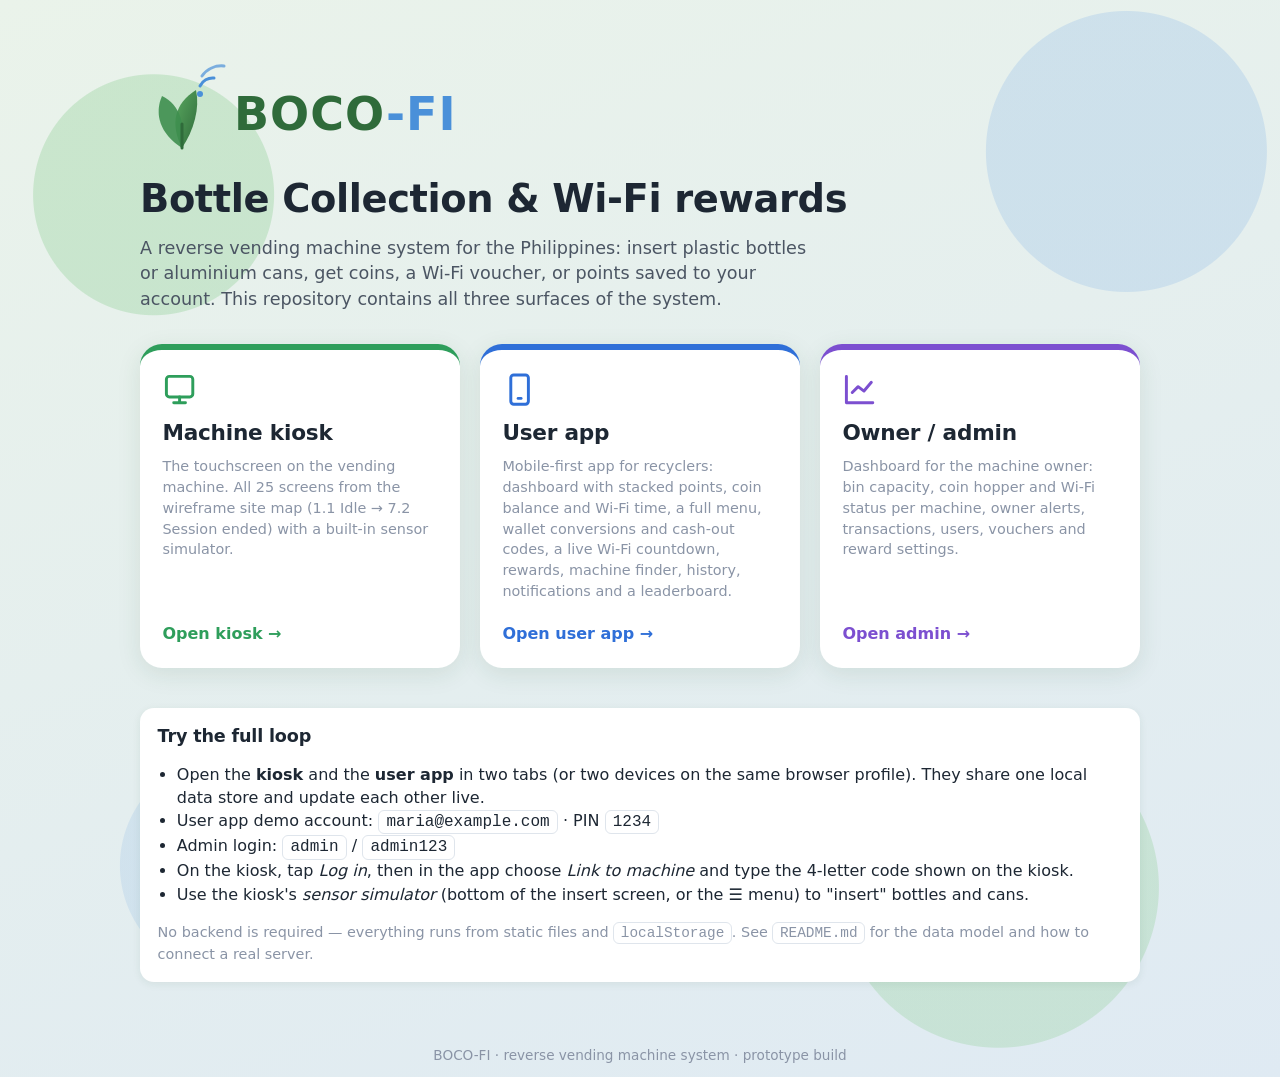
==== index.html @ 31e2832d "Rebuild the user app: dashboard, menu, wallet, Wi-Fi time and more The user app now has a dashboard " ====
<!DOCTYPE html>
<html lang="en">
<head>
  <meta charset="utf-8">
  <meta name="viewport" content="width=device-width, initial-scale=1, viewport-fit=cover">
  <meta name="theme-color" content="#2f6b3a">
  <title>BOCO-FI · Recycling Rewards System</title>
  <link rel="icon" href="assets/img/mark.svg" type="image/svg+xml">
  <link rel="stylesheet" href="assets/css/base.css">
  <style>
    body { min-height: 100vh; min-height: 100dvh; }
    .hero { max-width: 1040px; margin: 0 auto; padding: clamp(2rem, 6vw, 4rem) 1.25rem 3rem; }
    .hero img { width: min(320px, 70vw); display: block; margin-bottom: 1rem; }
    .hero h1 { font-size: clamp(1.6rem, 4vw, 2.4rem); }
    .hero p.lead { font-size: 1.1rem; color: var(--ink-2); max-width: 60ch; }
    .surfaces { display: grid; grid-template-columns: repeat(auto-fit, minmax(260px, 1fr)); gap: 1.25rem; margin-top: 2rem; }
    .surface { display: flex; flex-direction: column; gap: .6rem; padding: 1.4rem; border-radius: var(--radius-lg); background: #fff; box-shadow: var(--shadow); text-decoration: none; color: inherit; border-top: 6px solid var(--accent, var(--green-500)); transition: transform .15s ease, box-shadow .15s ease; }
    .surface:hover { transform: translateY(-3px); box-shadow: 0 12px 32px rgba(31,74,40,.16); }
    .surface .ico { width: 2.2rem; height: 2.2rem; color: var(--accent, var(--green-500)); }
    .surface h2 { margin: .2rem 0 0; }
    .surface .cta { margin-top: auto; color: var(--accent, var(--green-700)); font-weight: 700; }
    .demo { margin-top: 2.5rem; }
    .demo code { background: #fff; padding: .15em .45em; border-radius: 6px; border: 1px solid var(--line); }
    .demo ul { padding-left: 1.2rem; }
    footer { text-align: center; color: var(--ink-3); font-size: .85rem; padding: 1rem; }
  </style>
</head>
<body class="leafy-bg">
  <main class="hero">
    <img src="assets/img/logo.svg" alt="BOCO-FI">
    <h1>Bottle Collection &amp; Wi-Fi rewards</h1>
    <p class="lead">A reverse vending machine system for the Philippines: insert plastic bottles or aluminium cans, get coins, a Wi-Fi voucher, or points saved to your account. This repository contains all three surfaces of the system.</p>

    <div class="surfaces">
      <a class="surface" href="kiosk/index.html" style="--accent:#2e9e5b">
        <svg class="ico" viewBox="0 0 24 24"><rect x="3" y="3" width="18" height="14" rx="2"/><path d="M8 21h8M12 17v4"/></svg>
        <h2>Machine kiosk</h2>
        <p class="muted">The touchscreen on the vending machine. All 25 screens from the wireframe site map (1.1 Idle → 7.2 Session ended) with a built-in sensor simulator.</p>
        <span class="cta">Open kiosk →</span>
      </a>
      <a class="surface" href="app/index.html" style="--accent:#2f6fd8">
        <svg class="ico" viewBox="0 0 24 24"><rect x="6" y="2" width="12" height="20" rx="2"/><path d="M11 18h2"/></svg>
        <h2>User app</h2>
        <p class="muted">Mobile-first app for recyclers: dashboard with stacked points, coin balance and Wi-Fi time, a full menu, wallet conversions and cash-out codes, a live Wi-Fi countdown, rewards, machine finder, history, notifications and a leaderboard.</p>
        <span class="cta">Open user app →</span>
      </a>
      <a class="surface" href="admin/index.html" style="--accent:#7c4fd0">
        <svg class="ico" viewBox="0 0 24 24"><path d="M3 3v18h18"/><path d="M7 14l4-4 4 3 5-6"/></svg>
        <h2>Owner / admin</h2>
        <p class="muted">Dashboard for the machine owner: bin capacity, coin hopper and Wi-Fi status per machine, owner alerts, transactions, users, vouchers and reward settings.</p>
        <span class="cta">Open admin →</span>
      </a>
    </div>

    <section class="demo card">
      <h3>Try the full loop</h3>
      <ul>
        <li>Open the <strong>kiosk</strong> and the <strong>user app</strong> in two tabs (or two devices on the same browser profile). They share one local data store and update each other live.</li>
        <li>User app demo account: <code>maria@example.com</code> · PIN <code>1234</code></li>
        <li>Admin login: <code>admin</code> / <code>admin123</code></li>
        <li>On the kiosk, tap <em>Log in</em>, then in the app choose <em>Link to machine</em> and type the 4-letter code shown on the kiosk.</li>
        <li>Use the kiosk's <em>sensor simulator</em> (bottom of the insert screen, or the ☰ menu) to "insert" bottles and cans.</li>
      </ul>
      <p class="muted" style="margin:0">No backend is required — everything runs from static files and <code>localStorage</code>. See <code>README.md</code> for the data model and how to connect a real server.</p>
    </section>
  </main>
  <footer>BOCO-FI · reverse vending machine system · prototype build</footer>
</body>
</html>
---- assets/css/base.css ----
/* ==========================================================================
   BOCO-FI · shared design tokens & primitives
   ========================================================================== */
:root {
  /* brand */
  --green-900: #1f4a28;
  --green-700: #2f6b3a;
  --green-500: #3f8f4f;
  --green-300: #8fcf95;
  --green-100: #e3efe3;
  --green-050: #f2f7f2;
  --blue-700: #2f6fd8;
  --blue-500: #4a90d9;
  --blue-100: #dbe9f7;
  --sky: #b9d4ea;

  /* wireframe section colours (site-map 1.0 – 7.0) */
  --c-startup: #2e9e5b;
  --c-identify: #2f6fd8;
  --c-check: #e0a51e;
  --c-deposit: #16979c;
  --c-storage: #e07a22;
  --c-rewards: #7c4fd0;
  --c-close: #d43f55;

  /* neutrals */
  --ink: #1d2733;
  --ink-2: #4b5563;
  --ink-3: #8a94a6;
  --line: #dfe5ec;
  --panel: #ffffff;
  --panel-2: #f4f6f8;
  --bg: #eef3ee;

  /* status */
  --ok: #2e9e5b;
  --warn: #e0a51e;
  --danger: #d43f55;
  --info: #2f6fd8;

  --radius: 14px;
  --radius-lg: 22px;
  --shadow: 0 6px 24px rgba(31, 74, 40, .10);
  --shadow-sm: 0 2px 8px rgba(31, 74, 40, .08);
  --font: "Inter", "Segoe UI", system-ui, -apple-system, Roboto, "Helvetica Neue", Arial, sans-serif;
  --tap: 48px; /* minimum touch target */
}

*, *::before, *::after { box-sizing: border-box; }
html { -webkit-text-size-adjust: 100%; }
body {
  margin: 0;
  font-family: var(--font);
  font-size: 16px;
  line-height: 1.45;
  color: var(--ink);
  background: var(--bg);
  -webkit-font-smoothing: antialiased;
  -webkit-tap-highlight-color: transparent;
}
h1, h2, h3, h4 { margin: 0 0 .35em; line-height: 1.2; font-weight: 800; letter-spacing: -.01em; }
h1 { font-size: 1.75rem; } h2 { font-size: 1.35rem; } h3 { font-size: 1.1rem; } h4 { font-size: .95rem; }
p { margin: 0 0 .75em; }
a { color: var(--blue-700); }
small, .muted { color: var(--ink-3); }
.muted { font-size: .9em; }
img, svg { max-width: 100%; }
button, input, select, textarea { font: inherit; color: inherit; }
button { cursor: pointer; }
:focus-visible { outline: 3px solid var(--blue-500); outline-offset: 2px; }
[hidden] { display: none !important; }

/* ---------- buttons ---------- */
.btn {
  display: inline-flex; align-items: center; justify-content: center; gap: .5em;
  min-height: var(--tap); padding: .7em 1.4em;
  border: 2px solid transparent; border-radius: 999px;
  font-weight: 700; letter-spacing: .02em;
  background: var(--green-500); color: #fff;
  transition: transform .08s ease, filter .15s ease, background .15s ease;
  user-select: none; touch-action: manipulation; text-decoration: none;
}
.btn:active { transform: scale(.97); }
.btn:hover { filter: brightness(1.06); }
.btn:disabled { opacity: .45; cursor: not-allowed; filter: none; transform: none; }
.btn-outline { background: #fff; color: var(--green-700); border-color: var(--green-500); }
.btn-blue { background: var(--blue-700); }
.btn-ghost { background: transparent; color: var(--ink-2); }
.btn-danger { background: var(--danger); }
.btn-warn { background: var(--warn); color: var(--ink); }
.btn-sm { min-height: 36px; padding: .35em .9em; font-size: .85rem; }
.btn-lg { font-size: 1.15rem; padding: .9em 2em; }
.btn-block { width: 100%; }

/* ---------- forms ---------- */
.field { display: flex; flex-direction: column; gap: .35em; margin-bottom: 1em; }
.field label { font-weight: 600; font-size: .9rem; color: var(--ink-2); }
.input, .select, .textarea {
  width: 100%; min-height: var(--tap); padding: .6em .9em;
  border: 1.5px solid var(--line); border-radius: 12px; background: #fff;
  transition: border-color .15s;
}
.input:focus, .select:focus, .textarea:focus { border-color: var(--green-500); outline: none; box-shadow: 0 0 0 3px rgba(63,143,79,.18); }
.input.mono { font-family: ui-monospace, SFMono-Regular, Menlo, monospace; letter-spacing: .15em; text-transform: uppercase; text-align: center; font-size: 1.3rem; }
.help { font-size: .82rem; color: var(--ink-3); }
.error { color: var(--danger); font-size: .9rem; font-weight: 600; min-height: 1.2em; }

/* ---------- cards & layout ---------- */
.card { background: var(--panel); border-radius: var(--radius); box-shadow: var(--shadow-sm); padding: 1.1rem; }
.card + .card { margin-top: 1rem; }
.card-title { display: flex; align-items: center; justify-content: space-between; gap: .75rem; margin-bottom: .75rem; }
.grid { display: grid; gap: 1rem; }
.grid-2 { grid-template-columns: repeat(2, minmax(0, 1fr)); }
.grid-3 { grid-template-columns: repeat(3, minmax(0, 1fr)); }
.grid-4 { grid-template-columns: repeat(4, minmax(0, 1fr)); }
.row { display: flex; align-items: center; gap: .75rem; }
.row.between { justify-content: space-between; }
.row.wrap { flex-wrap: wrap; }
.stack { display: flex; flex-direction: column; gap: .75rem; }
.center { text-align: center; }
.mt { margin-top: 1rem; } .mb { margin-bottom: 1rem; }

/* ---------- progress ---------- */
.bar { height: 12px; border-radius: 999px; background: var(--line); overflow: hidden; }
.bar > i { display: block; height: 100%; width: 0; border-radius: inherit; background: var(--green-500); transition: width .4s ease; }
.bar.warn > i { background: var(--warn); } .bar.danger > i { background: var(--danger); } .bar.blue > i { background: var(--blue-500); }

/* ---------- badges ---------- */
.badge { display: inline-flex; align-items: center; gap: .35em; padding: .2em .65em; border-radius: 999px; font-size: .75rem; font-weight: 700; letter-spacing: .03em; text-transform: uppercase; background: var(--panel-2); color: var(--ink-2); }
.badge.ok { background: #e2f5ea; color: #1b7a44; }
.badge.warn { background: #fcf1d6; color: #8a6207; }
.badge.danger { background: #fbe1e6; color: #a5223a; }
.badge.info { background: var(--blue-100); color: #1d4f9f; }
.dot { width: 10px; height: 10px; border-radius: 50%; background: var(--ink-3); display: inline-block; }
.dot.ok { background: var(--ok); } .dot.warn { background: var(--warn); } .dot.danger { background: var(--danger); } .dot.info { background: var(--info); }

/* ---------- tables ---------- */
.table-wrap { overflow-x: auto; -webkit-overflow-scrolling: touch; }
table.table { width: 100%; border-collapse: collapse; font-size: .92rem; }
.table th, .table td { text-align: left; padding: .65em .75em; border-bottom: 1px solid var(--line); white-space: nowrap; }
.table th { font-size: .75rem; text-transform: uppercase; letter-spacing: .05em; color: var(--ink-3); font-weight: 700; }
.table tr:last-child td { border-bottom: 0; }
.table td.num, .table th.num { text-align: right; font-variant-numeric: tabular-nums; }

/* ---------- toast ---------- */
.toast-host { position: fixed; left: 50%; bottom: calc(1rem + env(safe-area-inset-bottom)); transform: translateX(-50%); display: flex; flex-direction: column; gap: .5rem; z-index: 1000; pointer-events: none; width: min(92vw, 420px); }
.toast { background: var(--ink); color: #fff; padding: .75em 1em; border-radius: 12px; box-shadow: var(--shadow); font-weight: 600; animation: toast-in .25s ease; }
.toast.ok { background: var(--green-700); } .toast.danger { background: var(--danger); }
@keyframes toast-in { from { opacity: 0; transform: translateY(8px); } to { opacity: 1; transform: none; } }

/* ---------- icons (inline SVG helpers) ---------- */
.ico { width: 1.25em; height: 1.25em; fill: none; stroke: currentColor; stroke-width: 2; stroke-linecap: round; stroke-linejoin: round; flex: none; }

/* ---------- misc ---------- */
.sr-only { position: absolute; width: 1px; height: 1px; overflow: hidden; clip: rect(0 0 0 0); white-space: nowrap; }
.mono { font-family: ui-monospace, SFMono-Regular, Menlo, monospace; }
.leafy-bg {
  background:
    radial-gradient(circle at 12% 18%, rgba(143,207,149,.35) 0 120px, transparent 121px),
    radial-gradient(circle at 88% 14%, rgba(185,212,234,.55) 0 140px, transparent 141px),
    radial-gradient(circle at 78% 82%, rgba(143,207,149,.30) 0 160px, transparent 161px),
    radial-gradient(circle at 18% 80%, rgba(185,212,234,.45) 0 110px, transparent 111px),
    linear-gradient(160deg, #eaf3ea, #dfeaf3);
}
@media (prefers-reduced-motion: reduce) { *, *::before, *::after { animation-duration: .01ms !important; transition-duration: .01ms !important; } }
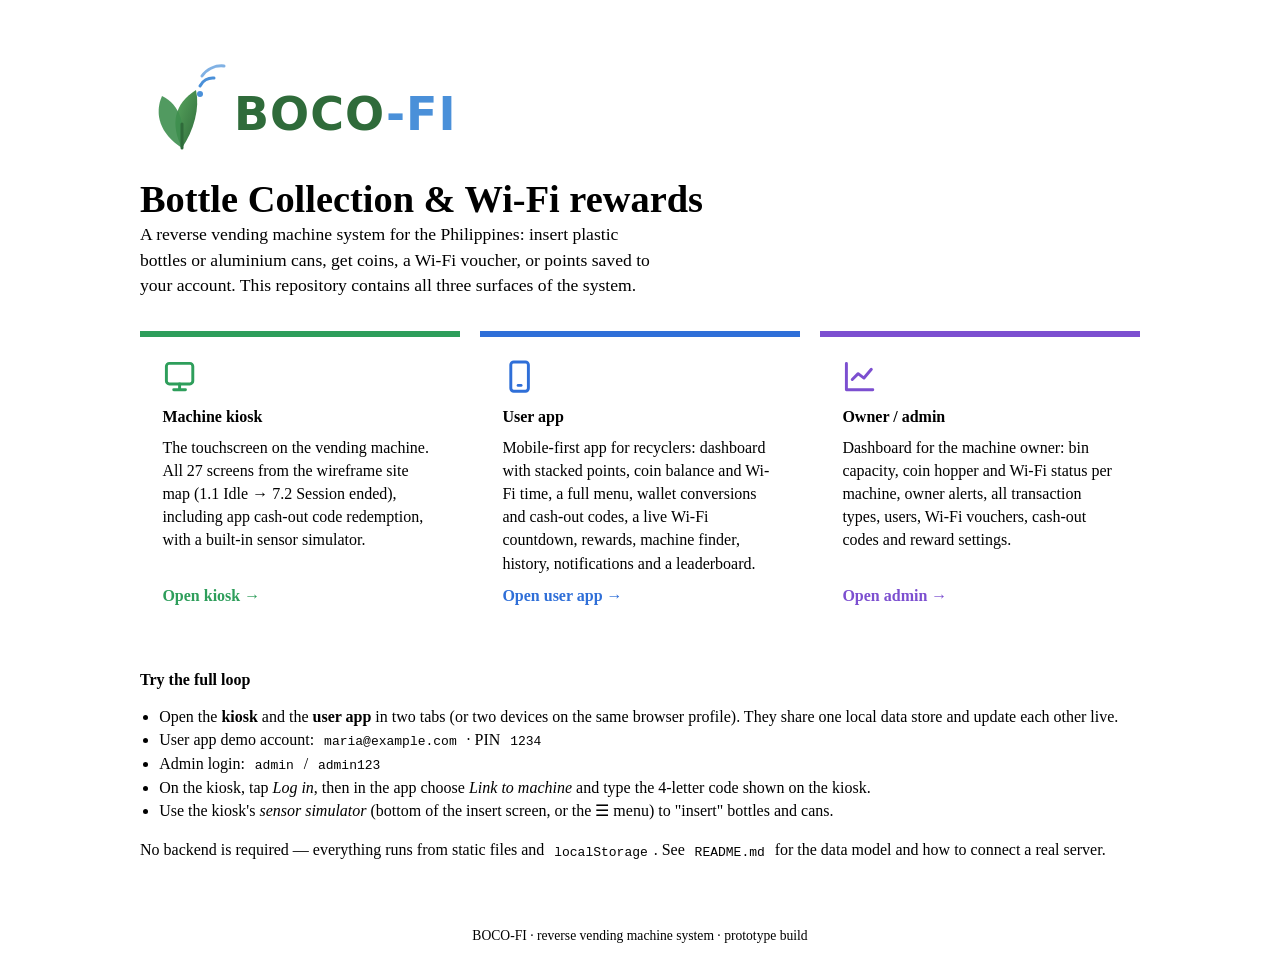
==== commit 89d71657: "Document current kiosk and payout flows" ====
--- a/index.html
+++ b/index.html
@@ -35,7 +35,7 @@
       <a class="surface" href="kiosk/index.html" style="--accent:#2e9e5b">
         <svg class="ico" viewBox="0 0 24 24"><rect x="3" y="3" width="18" height="14" rx="2"/><path d="M8 21h8M12 17v4"/></svg>
         <h2>Machine kiosk</h2>
-        <p class="muted">The touchscreen on the vending machine. All 25 screens from the wireframe site map (1.1 Idle → 7.2 Session ended) with a built-in sensor simulator.</p>
+        <p class="muted">The touchscreen on the vending machine. All 27 screens from the wireframe site map (1.1 Idle → 7.2 Session ended), including app cash-out code redemption, with a built-in sensor simulator.</p>
         <span class="cta">Open kiosk →</span>
       </a>
       <a class="surface" href="app/index.html" style="--accent:#2f6fd8">
@@ -47,7 +47,7 @@
       <a class="surface" href="admin/index.html" style="--accent:#7c4fd0">
         <svg class="ico" viewBox="0 0 24 24"><path d="M3 3v18h18"/><path d="M7 14l4-4 4 3 5-6"/></svg>
         <h2>Owner / admin</h2>
-        <p class="muted">Dashboard for the machine owner: bin capacity, coin hopper and Wi-Fi status per machine, owner alerts, transactions, users, vouchers and reward settings.</p>
+        <p class="muted">Dashboard for the machine owner: bin capacity, coin hopper and Wi-Fi status per machine, owner alerts, all transaction types, users, Wi-Fi vouchers, cash-out codes and reward settings.</p>
         <span class="cta">Open admin →</span>
       </a>
     </div>
--- a/assets/css/base.css
+++ b/assets/css/base.css
@@ -3,67 +3,66 @@
    ========================================================================== */
 :root {
   /* brand */
-  --green-900: #1f4a28;
-  --green-700: #2f6b3a;
-  --green-500: #3f8f4f;
-  --green-300: #8fcf95;
-  --green-100: #e3efe3;
-  --green-050: #f2f7f2;
-  --blue-700: #2f6fd8;
-  --blue-500: #4a90d9;
-  --blue-100: #dbe9f7;
-  --sky: #b9d4ea;
+  --green-900: var(--bocofi-green-900);
+  --green-700: var(--bocofi-green-700);
+  --green-500: var(--bocofi-green-500);
+  --green-300: var(--bocofi-green-300);
+  --green-100: var(--bocofi-green-100);
+  --green-050: var(--bocofi-green-050);
+  --blue-700: var(--bocofi-blue-700);
+  --blue-500: var(--bocofi-blue-500);
+  --blue-100: var(--bocofi-blue-100);
+  --sky: var(--bocofi-sky);
 
   /* wireframe section colours (site-map 1.0 – 7.0) */
-  --c-startup: #2e9e5b;
-  --c-identify: #2f6fd8;
-  --c-check: #e0a51e;
-  --c-deposit: #16979c;
-  --c-storage: #e07a22;
-  --c-rewards: #7c4fd0;
-  --c-close: #d43f55;
+  --c-startup: var(--color-ok);
+  --c-identify: var(--bocofi-blue-700);
+  --c-check: var(--color-warn);
+  --c-deposit: var(--color-teal);
+  --c-storage: var(--color-orange);
+  --c-rewards: var(--color-purple);
+  --c-close: var(--color-danger);
 
   /* neutrals */
-  --ink: #1d2733;
-  --ink-2: #4b5563;
-  --ink-3: #8a94a6;
-  --line: #dfe5ec;
-  --panel: #ffffff;
-  --panel-2: #f4f6f8;
-  --bg: #eef3ee;
+  --ink: var(--color-ink);
+  --ink-2: var(--color-ink-2);
+  --ink-3: var(--color-ink-3);
+  --line: var(--color-line);
+  --panel: var(--color-white);
+  --panel-2: var(--color-surface-2);
+  --bg: var(--color-page-bg-current);
 
   /* status */
-  --ok: #2e9e5b;
-  --warn: #e0a51e;
-  --danger: #d43f55;
-  --info: #2f6fd8;
+  --ok: var(--color-ok);
+  --warn: var(--color-warn);
+  --danger: var(--color-danger);
+  --info: var(--bocofi-blue-700);
 
-  --radius: 14px;
-  --radius-lg: 22px;
-  --shadow: 0 6px 24px rgba(31, 74, 40, .10);
-  --shadow-sm: 0 2px 8px rgba(31, 74, 40, .08);
-  --font: "Inter", "Segoe UI", system-ui, -apple-system, Roboto, "Helvetica Neue", Arial, sans-serif;
-  --tap: 48px; /* minimum touch target */
+  --radius: var(--radius-md);
+  --shadow: 0 6px 24px var(--color-primary-shadow-10);
+  --shadow-sm: 0 2px 8px var(--color-primary-shadow-08);
+  --font: var(--font-family);
+  --tap: var(--tap-min); /* minimum touch target */
 }
 
 *, *::before, *::after { box-sizing: border-box; }
 html { -webkit-text-size-adjust: 100%; }
 body {
-  margin: 0;
+  margin: var(--space-value-0);
   font-family: var(--font);
-  font-size: 16px;
+  font-size: var(--text-size-29);
   line-height: 1.45;
   color: var(--ink);
   background: var(--bg);
   -webkit-font-smoothing: antialiased;
-  -webkit-tap-highlight-color: transparent;
+  -webkit-tap-highlight-color: var(--color-transparent);
 }
-h1, h2, h3, h4 { margin: 0 0 .35em; line-height: 1.2; font-weight: 800; letter-spacing: -.01em; }
-h1 { font-size: 1.75rem; } h2 { font-size: 1.35rem; } h3 { font-size: 1.1rem; } h4 { font-size: .95rem; }
-p { margin: 0 0 .75em; }
+h1, h2, h3, h4 { margin: var(--space-value-0) var(--space-value-0) var(--space-value-0-35em); line-height: 1.2; font-weight: 800; letter-spacing: var(--space-value-neg-01em); }
+h1 { font-size: var(--text-size-27); } h2 { font-size: var(--text-size-23); } h3 { font-size: var(--text-size-19); } h4 { font-size: var(--text-size-12); }
+p { margin: var(--space-value-0) var(--space-value-0) var(--space-value-0-75em); }
 a { color: var(--blue-700); }
 small, .muted { color: var(--ink-3); }
-.muted { font-size: .9em; }
+.muted { font-size: var(--text-size-13); }
 img, svg { max-width: 100%; }
 button, input, select, textarea { font: inherit; color: inherit; }
 button { cursor: pointer; }
@@ -72,53 +71,53 @@
 
 /* ---------- buttons ---------- */
 .btn {
-  display: inline-flex; align-items: center; justify-content: center; gap: .5em;
-  min-height: var(--tap); padding: .7em 1.4em;
-  border: 2px solid transparent; border-radius: 999px;
-  font-weight: 700; letter-spacing: .02em;
-  background: var(--green-500); color: #fff;
+  display: inline-flex; align-items: center; justify-content: center; gap: var(--space-value-0-5em);
+  min-height: var(--tap); padding: var(--space-value-0-7em) var(--space-value-1-4em);
+  border: 2px solid var(--color-transparent); border-radius: 999px;
+  font-weight: 700; letter-spacing: var(--space-value-0-02em);
+  background: var(--green-500); color: var(--color-white);
   transition: transform .08s ease, filter .15s ease, background .15s ease;
   user-select: none; touch-action: manipulation; text-decoration: none;
 }
 .btn:active { transform: scale(.97); }
 .btn:hover { filter: brightness(1.06); }
 .btn:disabled { opacity: .45; cursor: not-allowed; filter: none; transform: none; }
-.btn-outline { background: #fff; color: var(--green-700); border-color: var(--green-500); }
+.btn-outline { background: var(--color-white); color: var(--green-700); border-color: var(--green-500); }
 .btn-blue { background: var(--blue-700); }
-.btn-ghost { background: transparent; color: var(--ink-2); }
+.btn-ghost { background: var(--color-transparent); color: var(--ink-2); }
 .btn-danger { background: var(--danger); }
 .btn-warn { background: var(--warn); color: var(--ink); }
-.btn-sm { min-height: 36px; padding: .35em .9em; font-size: .85rem; }
-.btn-lg { font-size: 1.15rem; padding: .9em 2em; }
+.btn-sm { min-height: 36px; padding: var(--space-value-0-35em) var(--space-value-0-9em); font-size: var(--text-size-08); }
+.btn-lg { font-size: var(--text-size-17); padding: var(--space-value-0-9em) var(--space-value-2em); }
 .btn-block { width: 100%; }
 
 /* ---------- forms ---------- */
-.field { display: flex; flex-direction: column; gap: .35em; margin-bottom: 1em; }
-.field label { font-weight: 600; font-size: .9rem; color: var(--ink-2); }
+.field { display: flex; flex-direction: column; gap: var(--space-value-0-35em); margin-bottom: var(--space-value-1em); }
+.field label { font-weight: 600; font-size: var(--text-size-14); color: var(--ink-2); }
 .input, .select, .textarea {
-  width: 100%; min-height: var(--tap); padding: .6em .9em;
-  border: 1.5px solid var(--line); border-radius: 12px; background: #fff;
+  width: 100%; min-height: var(--tap); padding: var(--space-value-0-6em) var(--space-value-0-9em);
+  border: 1.5px solid var(--line); border-radius: 12px; background: var(--color-white);
   transition: border-color .15s;
 }
-.input:focus, .select:focus, .textarea:focus { border-color: var(--green-500); outline: none; box-shadow: 0 0 0 3px rgba(63,143,79,.18); }
-.input.mono { font-family: ui-monospace, SFMono-Regular, Menlo, monospace; letter-spacing: .15em; text-transform: uppercase; text-align: center; font-size: 1.3rem; }
-.help { font-size: .82rem; color: var(--ink-3); }
-.error { color: var(--danger); font-size: .9rem; font-weight: 600; min-height: 1.2em; }
+.input:focus, .select:focus, .textarea:focus { border-color: var(--green-500); outline: none; box-shadow: 0 0 0 3px var(--color-green-highlight-18); }
+.input.mono { font-family: ui-monospace, SFMono-Regular, Menlo, monospace; letter-spacing: var(--space-value-0-15em); text-transform: uppercase; text-align: center; font-size: var(--text-size-24); }
+.help { font-size: var(--text-size-06); color: var(--ink-3); }
+.error { color: var(--danger); font-size: var(--text-size-14); font-weight: 600; min-height: 1.2em; }
 
 /* ---------- cards & layout ---------- */
-.card { background: var(--panel); border-radius: var(--radius); box-shadow: var(--shadow-sm); padding: 1.1rem; }
-.card + .card { margin-top: 1rem; }
-.card-title { display: flex; align-items: center; justify-content: space-between; gap: .75rem; margin-bottom: .75rem; }
-.grid { display: grid; gap: 1rem; }
+.card { background: var(--panel); border-radius: var(--radius); box-shadow: var(--shadow-sm); padding: var(--space-value-1-1rem); }
+.card + .card { margin-top: var(--space-value-1rem); }
+.card-title { display: flex; align-items: center; justify-content: space-between; gap: var(--space-value-0-75rem); margin-bottom: var(--space-value-0-75rem); }
+.grid { display: grid; gap: var(--space-value-1rem); }
 .grid-2 { grid-template-columns: repeat(2, minmax(0, 1fr)); }
 .grid-3 { grid-template-columns: repeat(3, minmax(0, 1fr)); }
 .grid-4 { grid-template-columns: repeat(4, minmax(0, 1fr)); }
-.row { display: flex; align-items: center; gap: .75rem; }
+.row { display: flex; align-items: center; gap: var(--space-value-0-75rem); }
 .row.between { justify-content: space-between; }
 .row.wrap { flex-wrap: wrap; }
-.stack { display: flex; flex-direction: column; gap: .75rem; }
+.stack { display: flex; flex-direction: column; gap: var(--space-value-0-75rem); }
 .center { text-align: center; }
-.mt { margin-top: 1rem; } .mb { margin-bottom: 1rem; }
+.mt { margin-top: var(--space-value-1rem); } .mb { margin-bottom: var(--space-value-1rem); }
 
 /* ---------- progress ---------- */
 .bar { height: 12px; border-radius: 999px; background: var(--line); overflow: hidden; }
@@ -126,25 +125,25 @@
 .bar.warn > i { background: var(--warn); } .bar.danger > i { background: var(--danger); } .bar.blue > i { background: var(--blue-500); }
 
 /* ---------- badges ---------- */
-.badge { display: inline-flex; align-items: center; gap: .35em; padding: .2em .65em; border-radius: 999px; font-size: .75rem; font-weight: 700; letter-spacing: .03em; text-transform: uppercase; background: var(--panel-2); color: var(--ink-2); }
-.badge.ok { background: #e2f5ea; color: #1b7a44; }
-.badge.warn { background: #fcf1d6; color: #8a6207; }
-.badge.danger { background: #fbe1e6; color: #a5223a; }
-.badge.info { background: var(--blue-100); color: #1d4f9f; }
+.badge { display: inline-flex; align-items: center; gap: var(--space-value-0-35em); padding: var(--space-value-0-2em) var(--space-value-0-65em); border-radius: 999px; font-size: var(--text-size-04); font-weight: 700; letter-spacing: var(--space-value-0-03em); text-transform: uppercase; background: var(--panel-2); color: var(--ink-2); }
+.badge.ok { background: var(--color-success-soft); color: var(--color-green-ink); }
+.badge.warn { background: var(--color-warning-soft); color: var(--color-warning-ink); }
+.badge.danger { background: var(--color-danger-soft); color: var(--color-danger-ink); }
+.badge.info { background: var(--blue-100); color: var(--color-blue-ink); }
 .dot { width: 10px; height: 10px; border-radius: 50%; background: var(--ink-3); display: inline-block; }
 .dot.ok { background: var(--ok); } .dot.warn { background: var(--warn); } .dot.danger { background: var(--danger); } .dot.info { background: var(--info); }
 
 /* ---------- tables ---------- */
 .table-wrap { overflow-x: auto; -webkit-overflow-scrolling: touch; }
-table.table { width: 100%; border-collapse: collapse; font-size: .92rem; }
-.table th, .table td { text-align: left; padding: .65em .75em; border-bottom: 1px solid var(--line); white-space: nowrap; }
-.table th { font-size: .75rem; text-transform: uppercase; letter-spacing: .05em; color: var(--ink-3); font-weight: 700; }
+table.table { width: 100%; border-collapse: collapse; font-size: var(--text-size-11); }
+.table th, .table td { text-align: left; padding: var(--space-value-0-65em) var(--space-value-0-75em); border-bottom: 1px solid var(--line); white-space: nowrap; }
+.table th { font-size: var(--text-size-04); text-transform: uppercase; letter-spacing: var(--space-value-0-05em); color: var(--ink-3); font-weight: 700; }
 .table tr:last-child td { border-bottom: 0; }
 .table td.num, .table th.num { text-align: right; font-variant-numeric: tabular-nums; }
 
 /* ---------- toast ---------- */
-.toast-host { position: fixed; left: 50%; bottom: calc(1rem + env(safe-area-inset-bottom)); transform: translateX(-50%); display: flex; flex-direction: column; gap: .5rem; z-index: 1000; pointer-events: none; width: min(92vw, 420px); }
-.toast { background: var(--ink); color: #fff; padding: .75em 1em; border-radius: 12px; box-shadow: var(--shadow); font-weight: 600; animation: toast-in .25s ease; }
+.toast-host { position: fixed; left: 50%; bottom: calc(1rem + env(safe-area-inset-bottom)); transform: translateX(-50%); display: flex; flex-direction: column; gap: var(--space-value-0-5rem); z-index: 1000; pointer-events: none; width: min(92vw, 420px); }
+.toast { background: var(--ink); color: var(--color-white); padding: var(--space-value-0-75em) var(--space-value-1em); border-radius: 12px; box-shadow: var(--shadow); font-weight: 600; animation: toast-in .25s ease; }
 .toast.ok { background: var(--green-700); } .toast.danger { background: var(--danger); }
 @keyframes toast-in { from { opacity: 0; transform: translateY(8px); } to { opacity: 1; transform: none; } }
 
@@ -156,10 +155,10 @@
 .mono { font-family: ui-monospace, SFMono-Regular, Menlo, monospace; }
 .leafy-bg {
   background:
-    radial-gradient(circle at 12% 18%, rgba(143,207,149,.35) 0 120px, transparent 121px),
-    radial-gradient(circle at 88% 14%, rgba(185,212,234,.55) 0 140px, transparent 141px),
-    radial-gradient(circle at 78% 82%, rgba(143,207,149,.30) 0 160px, transparent 161px),
-    radial-gradient(circle at 18% 80%, rgba(185,212,234,.45) 0 110px, transparent 111px),
-    linear-gradient(160deg, #eaf3ea, #dfeaf3);
+    radial-gradient(circle at 12% 18%, var(--color-green-35) 0 120px, var(--color-transparent) 121px),
+    radial-gradient(circle at 88% 14%, var(--color-sky-55) 0 140px, var(--color-transparent) 141px),
+    radial-gradient(circle at 78% 82%, var(--color-green-30) 0 160px, var(--color-transparent) 161px),
+    radial-gradient(circle at 18% 80%, var(--color-sky-45) 0 110px, var(--color-transparent) 111px),
+    linear-gradient(160deg, var(--color-leaf-soft), var(--color-page-blue-soft));
 }
 @media (prefers-reduced-motion: reduce) { *, *::before, *::after { animation-duration: .01ms !important; transition-duration: .01ms !important; } }
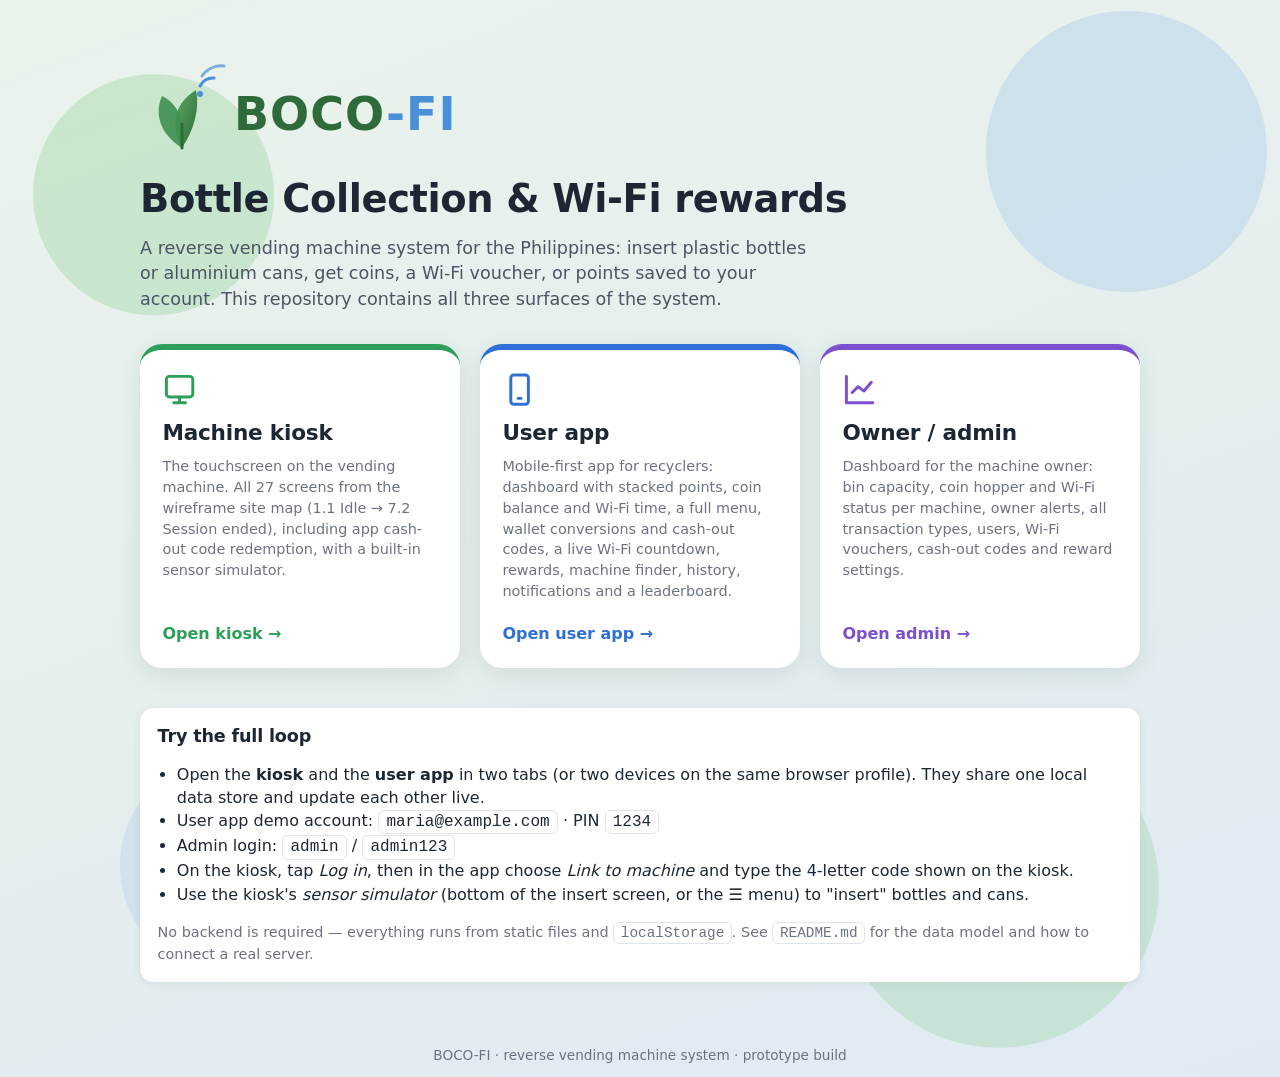
==== commit 83cb06ff: "Tokenize launcher styles" ====
--- a/index.html
+++ b/index.html
@@ -3,27 +3,29 @@
 <head>
   <meta charset="utf-8">
   <meta name="viewport" content="width=device-width, initial-scale=1, viewport-fit=cover">
-  <meta name="theme-color" content="#2f6b3a">
+  <meta name="theme-color" content="">
   <title>BOCO-FI · Recycling Rewards System</title>
   <link rel="icon" href="assets/img/mark.svg" type="image/svg+xml">
+  <link rel="stylesheet" href="assets/tokens.css">
   <link rel="stylesheet" href="assets/css/base.css">
   <style>
     body { min-height: 100vh; min-height: 100dvh; }
-    .hero { max-width: 1040px; margin: 0 auto; padding: clamp(2rem, 6vw, 4rem) 1.25rem 3rem; }
-    .hero img { width: min(320px, 70vw); display: block; margin-bottom: 1rem; }
-    .hero h1 { font-size: clamp(1.6rem, 4vw, 2.4rem); }
-    .hero p.lead { font-size: 1.1rem; color: var(--ink-2); max-width: 60ch; }
-    .surfaces { display: grid; grid-template-columns: repeat(auto-fit, minmax(260px, 1fr)); gap: 1.25rem; margin-top: 2rem; }
-    .surface { display: flex; flex-direction: column; gap: .6rem; padding: 1.4rem; border-radius: var(--radius-lg); background: #fff; box-shadow: var(--shadow); text-decoration: none; color: inherit; border-top: 6px solid var(--accent, var(--green-500)); transition: transform .15s ease, box-shadow .15s ease; }
-    .surface:hover { transform: translateY(-3px); box-shadow: 0 12px 32px rgba(31,74,40,.16); }
+    .hero { max-width: var(--size-launcher-content); margin: 0 auto; padding: clamp(var(--space-launcher-hero-min), var(--space-launcher-hero-fluid), var(--space-launcher-hero-max)) var(--space-launcher-inline) var(--space-launcher-footer); }
+    .hero img { width: min(var(--size-launcher-logo), var(--size-launcher-logo-responsive)); display: block; margin-bottom: var(--space-value-1rem); }
+    .hero h1 { font-size: clamp(var(--font-launcher-title-min), var(--font-launcher-title-fluid), var(--font-launcher-title-max)); }
+    .hero p.lead { font-size: var(--font-launcher-lead); color: var(--ink-2); max-width: var(--size-launcher-lead); }
+    .surfaces { display: grid; grid-template-columns: repeat(auto-fit, minmax(var(--size-launcher-card-min), 1fr)); gap: var(--space-launcher-card-gap); margin-top: var(--space-launcher-section-gap); }
+    .surface { display: flex; flex-direction: column; gap: var(--space-launcher-small-gap); padding: var(--space-launcher-card); border-radius: var(--radius-lg); background: var(--color-white); box-shadow: var(--shadow); text-decoration: none; color: inherit; border-top: var(--space-launcher-border) solid var(--accent, var(--green-500)); transition: transform .15s ease, box-shadow .15s ease; }
+    .surface:hover { transform: translateY(-3px); box-shadow: var(--shadow-launcher-hover); }
     .surface .ico { width: 2.2rem; height: 2.2rem; color: var(--accent, var(--green-500)); }
-    .surface h2 { margin: .2rem 0 0; }
+    .surface h2 { margin: var(--space-value-0-2rem) 0 0; }
     .surface .cta { margin-top: auto; color: var(--accent, var(--green-700)); font-weight: 700; }
-    .demo { margin-top: 2.5rem; }
-    .demo code { background: #fff; padding: .15em .45em; border-radius: 6px; border: 1px solid var(--line); }
+    .demo { margin-top: var(--space-value-2-5rem); }
+    .demo code { background: var(--color-white); padding: var(--space-launcher-code-y) var(--space-launcher-code-x); border-radius: var(--space-launcher-code-radius); border: 1px solid var(--line); }
     .demo ul { padding-left: 1.2rem; }
-    footer { text-align: center; color: var(--ink-3); font-size: .85rem; padding: 1rem; }
+    footer { text-align: center; color: var(--ink-3); font-size: var(--font-launcher-footer); padding: var(--space-value-1rem); }
   </style>
+  <script>document.querySelector('meta[name="theme-color"]').content = getComputedStyle(document.documentElement).getPropertyValue('--color-primary-strong').trim();</script>
 </head>
 <body class="leafy-bg">
   <main class="hero">
@@ -32,19 +34,19 @@
     <p class="lead">A reverse vending machine system for the Philippines: insert plastic bottles or aluminium cans, get coins, a Wi-Fi voucher, or points saved to your account. This repository contains all three surfaces of the system.</p>
 
     <div class="surfaces">
-      <a class="surface" href="kiosk/index.html" style="--accent:#2e9e5b">
+      <a class="surface" href="kiosk/index.html" style="--accent:var(--color-ok)">
         <svg class="ico" viewBox="0 0 24 24"><rect x="3" y="3" width="18" height="14" rx="2"/><path d="M8 21h8M12 17v4"/></svg>
         <h2>Machine kiosk</h2>
         <p class="muted">The touchscreen on the vending machine. All 27 screens from the wireframe site map (1.1 Idle → 7.2 Session ended), including app cash-out code redemption, with a built-in sensor simulator.</p>
         <span class="cta">Open kiosk →</span>
       </a>
-      <a class="surface" href="app/index.html" style="--accent:#2f6fd8">
+      <a class="surface" href="app/index.html" style="--accent:var(--color-secondary)">
         <svg class="ico" viewBox="0 0 24 24"><rect x="6" y="2" width="12" height="20" rx="2"/><path d="M11 18h2"/></svg>
         <h2>User app</h2>
         <p class="muted">Mobile-first app for recyclers: dashboard with stacked points, coin balance and Wi-Fi time, a full menu, wallet conversions and cash-out codes, a live Wi-Fi countdown, rewards, machine finder, history, notifications and a leaderboard.</p>
         <span class="cta">Open user app →</span>
       </a>
-      <a class="surface" href="admin/index.html" style="--accent:#7c4fd0">
+      <a class="surface" href="admin/index.html" style="--accent:var(--color-purple)">
         <svg class="ico" viewBox="0 0 24 24"><path d="M3 3v18h18"/><path d="M7 14l4-4 4 3 5-6"/></svg>
         <h2>Owner / admin</h2>
         <p class="muted">Dashboard for the machine owner: bin capacity, coin hopper and Wi-Fi status per machine, owner alerts, all transaction types, users, Wi-Fi vouchers, cash-out codes and reward settings.</p>
--- a/assets/tokens.css
+++ b/assets/tokens.css
@@ -0,0 +1,277 @@
+/* ==========================================================================
+   BOCO-FI · design tokens (audit pass, 2026-09-28)
+   --------------------------------------------------------------------------
+   Every value below is taken from CSS that already exists in this repo.
+   The source is noted next to each group. Nothing here is new styling.
+
+   Status: linked before shared and surface styles on the kiosk, app and
+   admin. Shared aliases in base.css point back to this file.
+
+   Known gap: the Figma high-fidelity file uses a different green and blue
+   (see BUILD-PLAN.md, "Decision D-A"). Those values are NOT used here,
+   because this file only records what the code actually uses.
+   ========================================================================== */
+:root {
+  /* ---------- BOCOFI green (primary) · base.css:6-11, logo.svg ---------- */
+  --bocofi-green-900: #1f4a28;   /* headings on kiosk (.screen h1/h2) */
+  --bocofi-green-700: #2f6b3a;   /* theme-color, logo, active nav, chips, text links on green */
+  --bocofi-green-500: #3f8f4f;   /* .btn default fill, bars, avatars, toggles */
+  --bocofi-green-300: #8fcf95;   /* chart bars, progress gradient end, leafy background */
+  --bocofi-green-100: #e3efe3;   /* admin active nav, points tile background */
+  --bocofi-green-050: #f2f7f2;   /* pressed / active row tint */
+  --bocofi-green-400-highlight: #5aa860; /* kiosk start circle + logo gradient only (kiosk.css:50) */
+
+  --color-primary: var(--bocofi-green-500);
+  --color-primary-strong: var(--bocofi-green-700);
+  --color-primary-ink: var(--bocofi-green-900);
+
+  /* ---------- BOCOFI blue (secondary / action) · base.css:12-15, logo.svg ---------- */
+  --bocofi-blue-700: #2f6fd8;    /* .btn-blue, links, Wi-Fi colour (app --wifi), kiosk QR code */
+  --bocofi-blue-500: #4a90d9;    /* focus ring, blue bar, logo letters */
+  --bocofi-blue-100: #dbe9f7;    /* info badge background */
+  --bocofi-blue-050: #e4eefb;    /* app --wifi-bg */
+  --bocofi-sky: #b9d4ea;         /* kiosk avatar, leafy background */
+
+  --color-secondary: var(--bocofi-blue-700);
+  --color-secondary-soft: var(--bocofi-blue-100);
+
+  /* ---------- white & surfaces · base.css:31-33, app.css:10, admin.css:4 ---------- */
+  --color-white: #ffffff;        /* cards (--panel), popovers, buttons (.btn-outline), inputs */
+  --color-surface: var(--color-white);
+  --color-surface-2: #f4f6f8;    /* --panel-2: tabs, converter boxes */
+  /* Page backgrounds in use today are tinted, not white:
+     base --bg #eef3ee · app body #dfe8df · admin body #eef1f4 · .leafy-bg gradient */
+  --color-page-bg-current: #eef3ee;
+
+  /* ---------- text & lines · base.css:27-30 ---------- */
+  --color-ink: #1d2733;
+  --color-ink-2: #4b5563;
+  --color-ink-3: #6b7280;       /* secondary text; passes AA on white and light surfaces */
+  --color-line: #dfe5ec;
+
+  /* ---------- status · base.css:36-39, badge colours base.css:130-133 ---------- */
+  --color-ok: #2e9e5b;
+  --color-warn: #e0a51e;
+  --color-danger: #d43f55;
+  --color-info: var(--bocofi-blue-700);
+  --color-coin: #d99a1e;
+  --color-coin-soft: #fff4dc;
+  --color-teal: #16979c;
+  --color-orange: #e07a22;
+  --color-purple: #7c4fd0;
+  --color-green-ink: #1b7a44;
+  --color-blue-ink: #1d4f9f;
+  --color-success-soft: #e2f5ea;
+  --color-warning-soft: #fcf1d6;
+  --color-warning-ink: #8a6207;
+  --color-danger-soft: #fbe1e6;
+  --color-danger-ink: #a5223a;
+  --color-page-app: #dfe8df;
+  --color-page-admin: #eef1f4;
+  --color-page-blue-soft: #dfeaf3;
+  --color-transparent: transparent;
+  --color-leaf-soft: #eaf3ea;
+  --color-green-highlight: #6cb872;
+  --color-white-88: rgba(255,255,255,.88);
+  --color-white-96: rgba(255,255,255,.96);
+  --color-white-95: rgba(255,255,255,.95);
+  --color-white-90: rgba(255,255,255,.9);
+  --color-white-85: rgba(255,255,255,.85);
+  --color-white-82: rgba(255,255,255,.82);
+  --color-white-72: rgba(255,255,255,.72);
+  --color-white-70: rgba(255,255,255,.7);
+  --color-white-60: rgba(255,255,255,.6);
+  --color-white-22: rgba(255,255,255,.22);
+  --color-white-12: rgba(255,255,255,.12);
+  --color-black-05: rgba(0,0,0,.05);
+  --color-black-08: rgba(0,0,0,.08);
+  --color-black-10: rgba(0,0,0,.1);
+  --color-black-12: rgba(0,0,0,.12);
+  --color-black-20: rgba(0,0,0,.2);
+  --color-black-25: rgba(0,0,0,.25);
+  --color-black-35: rgba(0,0,0,.35);
+  --color-overlay-drawer: rgba(20,30,25,.45);
+  --color-green-12: rgba(47,107,58,.12);
+  --color-green-40: rgba(47,107,58,.4);
+  --color-green-highlight-18: rgba(63,143,79,.18);
+  --color-green-30: rgba(143,207,149,.30);
+  --color-green-35: rgba(143,207,149,.35);
+  --color-sky-45: rgba(185,212,234,.45);
+  --color-sky-55: rgba(185,212,234,.55);
+  --color-warn-08: rgba(224,165,30,.08);
+  --color-blue-12: rgba(47,111,216,.12);
+  --color-ink-06: rgba(29,39,51,.06);
+  --color-ink-12: rgba(29,39,51,.12);
+  --color-ink-25: rgba(29,39,51,.25);
+  --color-ink-35: rgba(29,39,51,.35);
+  --color-primary-shadow-08: rgba(31, 74, 40, .08);
+  --color-primary-shadow-10: rgba(31, 74, 40, .10);
+
+  /* ---------- spacing · most-used rem values in gap/margin/padding across
+     base.css, kiosk.css, app.css, admin.css (count in brackets) ---------- */
+  --space-1: .25rem;   /* [6] */
+  --space-2: .4rem;    /* [8] */
+  --space-3: .5rem;    /* [32] */
+  --space-4: .6rem;    /* [19] */
+  --space-5: .75rem;   /* [13] */
+  --space-6: .9rem;    /* [12] */
+  --space-7: 1rem;     /* [38] most used */
+  --space-8: 1.2rem;   /* [10] */
+  --space-9: 1.4rem;   /* [4] */
+  --space-auth-heading: .8rem;
+  --tap-min: 48px;     /* base.css:46 --tap */
+
+  /* ---------- radius · base.css:41-42 + most-used literals ---------- */
+  --radius-sm: 12px;   /* [15] inputs, tiles, toasts */
+  --radius-md: 14px;   /* base --radius */
+  --radius-lg: 22px;   /* base --radius-lg */
+  --radius-pill: 999px;
+
+  /* ---------- type · base.css:45,54,62 + most-used font-size literals ---------- */
+  --font-family: "Inter", "Segoe UI", system-ui, -apple-system, Roboto, "Helvetica Neue", Arial, sans-serif;
+  --font-mono: ui-monospace, SFMono-Regular, Menlo, monospace;
+  --text-2xs: .7rem;    /* [9] captions, nav labels */
+  --text-xs: .75rem;    /* [4] badges, table headers */
+  --text-sm: .85rem;    /* [9] small buttons, meta */
+  --text-md: .9rem;     /* [3] */
+  --text-base: 16px;    /* body */
+  --text-lg: 1.1rem;    /* [4] h3 */
+  --text-xl: 1.35rem;   /* h2 */
+  --text-2xl: 1.75rem;  /* h1 */
+  --text-display: 2.5rem; /* app wallet balance */
+  /* Kiosk scales type with the viewport (kiosk.css:6,40,41,79): */
+  --text-kiosk-body: clamp(16px, 1.6vw, 22px);
+  --text-kiosk-h1: clamp(1.5rem, 3.4vw, 2.6rem);
+  --text-kiosk-h2: clamp(1.2rem, 2.4vw, 1.8rem);
+  --text-kiosk-value: clamp(2.6rem, 7vw, 4.6rem);
+
+
+  /* Literal spacing values used by layout declarations. */
+  --space-value-neg-01em: -.01em;
+  --space-value-neg-02em: -.02em;
+  --space-value-neg-1-1rem: -1.1rem;
+  --space-value-neg-26px: -26px;
+  --space-value-0-1em: .1em;
+  --space-value-0-1rem: .1rem;
+  --space-value-0-02em: .02em;
+  --space-value-0-2em: .2em;
+  --space-value-0-2rem: .2rem;
+  --space-value-0-03em: .03em;
+  --space-value-0-3em: .3em;
+  --space-value-0-3rem: .3rem;
+  --space-value-0-04em: .04em;
+  --space-value-0-4em: .4em;
+  --space-value-0-4rem: .4rem;
+  --space-value-0-5em: .5em;
+  --space-value-0-05em: .05em;
+  --space-value-0-5rem: .5rem;
+  --space-value-0-6em: .6em;
+  --space-value-0-06em: .06em;
+  --space-value-0-6rem: .6rem;
+  --space-value-0-7em: .7em;
+  --space-value-0-7rem: .7rem;
+  --space-value-0-8em: .8em;
+  --space-value-0-08em: .08em;
+  --space-value-0-8rem: .8rem;
+  --space-value-0-9em: .9em;
+  --space-value-0-9rem: .9rem;
+  --space-value-0-12em: .12em;
+  --space-value-0-15em: .15em;
+  --space-value-0-25rem: .25rem;
+  --space-value-0-35em: .35em;
+  --space-value-0-35rem: .35rem;
+  --space-value-0-45em: .45em;
+  --space-value-0-45rem: .45rem;
+  --space-value-0-55em: .55em;
+  --space-value-0-65em: .65em;
+  --space-value-0-75em: .75em;
+  --space-value-0-75rem: .75rem;
+  --space-value-0-85em: .85em;
+  --space-value-0: 0;
+  --space-value-1-1rem: 1.1rem;
+  --space-value-1-2rem: 1.2rem;
+  --space-value-1-4em: 1.4em;
+  --space-value-1-4rem: 1.4rem;
+  --space-value-1-5rem: 1.5rem;
+  --space-value-1-8rem: 1.8rem;
+  --space-value-1em: 1em;
+  --space-value-1rem: 1rem;
+  --space-value-2em: 2em;
+  --space-value-2px: 2px;
+  --space-value-4px: 4px;
+  --space-value-5px: 5px;
+  --space-value-8px: 8px;
+  --space-value-14px: 14px;
+  --space-launcher-hero-min: 2rem;
+  --space-launcher-hero-fluid: 6vw;
+  --space-launcher-hero-max: 4rem;
+  --space-launcher-inline: 1.25rem;
+  --space-launcher-footer: 3rem;
+  --space-launcher-section-gap: 2rem;
+  --space-value-2-5rem: 2.5rem;
+  --space-launcher-card-gap: 1.25rem;
+  --space-launcher-card: 1.4rem;
+  --space-launcher-small-gap: .6rem;
+  --space-launcher-code-y: .15em;
+  --space-launcher-code-x: .45em;
+  --space-launcher-code-radius: 6px;
+  --space-launcher-border: 6px;
+
+  /* Launcher page dimensions retained from index.html. */
+  --size-launcher-content: 1040px;
+  --size-launcher-logo: 320px;
+  --size-launcher-logo-responsive: 70vw;
+  --size-launcher-card-min: 260px;
+  --size-launcher-lead: 60ch;
+  --font-launcher-title-min: 1.6rem;
+  --font-launcher-title-fluid: 4vw;
+  --font-launcher-title-max: 2.4rem;
+  --font-launcher-lead: 1.1rem;
+  --font-launcher-footer: .85rem;
+  --shadow-launcher-hover: 0 12px 32px rgba(31,74,40,.16);
+
+  /* Literal responsive and fixed font-size declarations. */
+  --text-size-01: .66rem;
+  --text-size-02: .68rem;
+  --text-size-03: .72rem;
+  --text-size-04: .75rem;
+  --text-size-05: .7rem;
+  --text-size-06: .82rem;
+  --text-size-07: .85em;
+  --text-size-08: .85rem;
+  --text-size-09: .8em;
+  --text-size-10: .8rem;
+  --text-size-11: .92rem;
+  --text-size-12: .95rem;
+  --text-size-13: .9em;
+  --text-size-14: .9rem;
+  --text-size-15: 1.05em;
+  --text-size-16: 1.05rem;
+  --text-size-17: 1.15rem;
+  --text-size-18: 1.1em;
+  --text-size-19: 1.1rem;
+  --text-size-20: 1.25rem;
+  --text-size-21: 1.2em;
+  --text-size-22: 1.2rem;
+  --text-size-23: 1.35rem;
+  --text-size-24: 1.3rem;
+  --text-size-25: 1.45rem;
+  --text-size-26: 1.6em;
+  --text-size-27: 1.75rem;
+  --text-size-28: 1.7rem;
+  --text-size-29: 16px;
+  --text-size-30: 1rem;
+  --text-size-31: 2.5rem;
+  --text-size-32: 2rem;
+  --text-size-33: clamp(1.2rem, 2.4vw, 1.8rem);
+  --text-size-34: clamp(1.5rem, 3.4vw, 2.6rem);
+  --text-size-35: clamp(16px, 1.6vw, 22px);
+  --text-size-36: clamp(2.6rem, 7vw, 4.6rem);
+  --text-size-37: clamp(2rem, 6vw, 3.4rem);
+  --weight-medium: 600;  /* [23] */
+  --weight-bold: 700;    /* [20] */
+  --weight-heavy: 800;   /* [23] headings, buttons */
+  --weight-black: 900;   /* [7] big numbers */
+  --line-height-body: 1.45;
+  --line-height-heading: 1.2;
+}
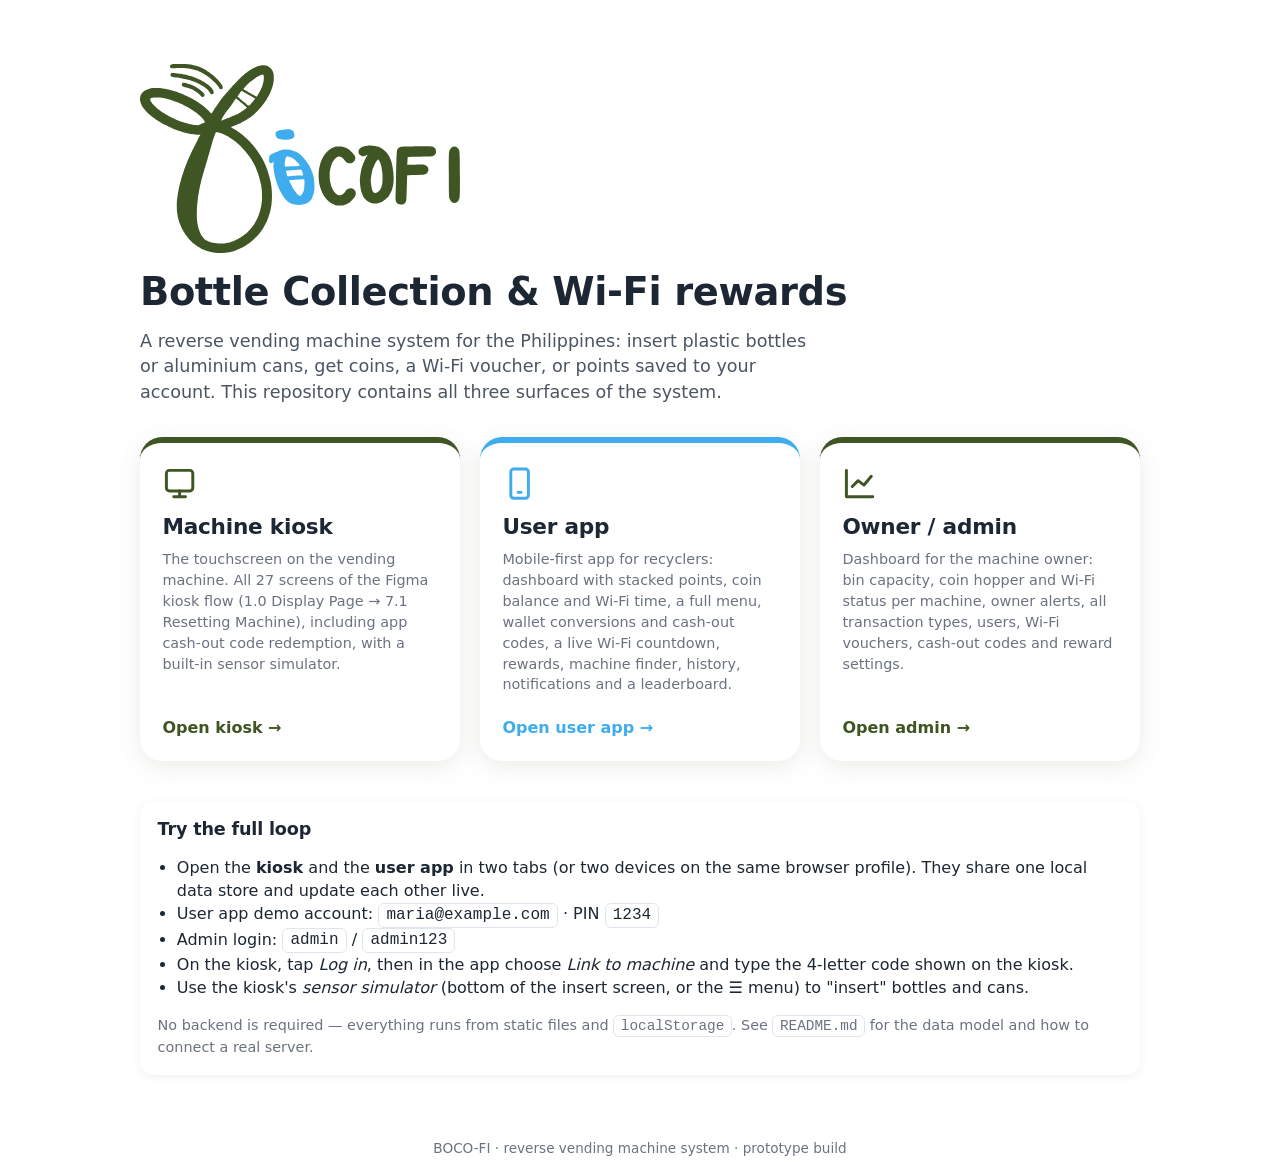
==== commit be57a140: "Match Figma colours, white background and BOCOFI logo Brand green #3F5523 and blue #3FADED with the " ====
--- a/index.html
+++ b/index.html
@@ -22,7 +22,7 @@
     .surface .cta { margin-top: auto; color: var(--accent, var(--green-700)); font-weight: 700; }
     .demo { margin-top: var(--space-value-2-5rem); }
     .demo code { background: var(--color-white); padding: var(--space-launcher-code-y) var(--space-launcher-code-x); border-radius: var(--space-launcher-code-radius); border: 1px solid var(--line); }
-    .demo ul { padding-left: 1.2rem; }
+    .demo ul { padding-left: var(--space-value-1-2rem); }
     footer { text-align: center; color: var(--ink-3); font-size: var(--font-launcher-footer); padding: var(--space-value-1rem); }
   </style>
   <script>document.querySelector('meta[name="theme-color"]').content = getComputedStyle(document.documentElement).getPropertyValue('--color-primary-strong').trim();</script>
@@ -34,10 +34,10 @@
     <p class="lead">A reverse vending machine system for the Philippines: insert plastic bottles or aluminium cans, get coins, a Wi-Fi voucher, or points saved to your account. This repository contains all three surfaces of the system.</p>
 
     <div class="surfaces">
-      <a class="surface" href="kiosk/index.html" style="--accent:var(--color-ok)">
+      <a class="surface" href="kiosk/index.html" style="--accent:var(--color-primary)">
         <svg class="ico" viewBox="0 0 24 24"><rect x="3" y="3" width="18" height="14" rx="2"/><path d="M8 21h8M12 17v4"/></svg>
         <h2>Machine kiosk</h2>
-        <p class="muted">The touchscreen on the vending machine. All 27 screens from the wireframe site map (1.1 Idle → 7.2 Session ended), including app cash-out code redemption, with a built-in sensor simulator.</p>
+        <p class="muted">The touchscreen on the vending machine. All 27 screens of the Figma kiosk flow (1.0 Display Page → 7.1 Resetting Machine), including app cash-out code redemption, with a built-in sensor simulator.</p>
         <span class="cta">Open kiosk →</span>
       </a>
       <a class="surface" href="app/index.html" style="--accent:var(--color-secondary)">
--- a/assets/tokens.css
+++ b/assets/tokens.css
@@ -1,36 +1,40 @@
 /* ==========================================================================
-   BOCO-FI · design tokens (audit pass, 2026-09-28)
+   BOCO-FI · design tokens
    --------------------------------------------------------------------------
-   Every value below is taken from CSS that already exists in this repo.
-   The source is noted next to each group. Nothing here is new styling.
-
-   Status: linked before shared and surface styles on the kiosk, app and
-   admin. Shared aliases in base.css point back to this file.
-
-   Known gap: the Figma high-fidelity file uses a different green and blue
-   (see BUILD-PLAN.md, "Decision D-A"). Those values are NOT used here,
-   because this file only records what the code actually uses.
+   Brand colours follow the Figma high-fidelity file (STUDENT-TYPE-FIGDESIGN,
+   kiosk 3:4 and mobile 3:7, read 2026-09-28), per user decision D-A/D-B:
+     BOCOFI green #3F5523 · BOCOFI blue #3FADED · white #FFFFFF.
+   Figma builds its light fills as opacity of those two colours on white:
+     green 6% #F4F5F2 (header) · 10% #ECEEE9 (content box / card)
+     14% #E4E7E0 (status box) · blue 9% #EEF8FD (mobile nav).
+   Other tints below (green 35% #BCC4B2, blue 35% #BCE2F9) follow the same
+   rule. Status colours (ok / warn / danger) are kept for meaning only.
+
+   Linked before shared and surface styles on the kiosk, app and admin.
+   Shared aliases in base.css point back to this file.
    ========================================================================== */
 :root {
   /* ---------- BOCOFI green (primary) · base.css:6-11, logo.svg ---------- */
-  --bocofi-green-900: #1f4a28;   /* headings on kiosk (.screen h1/h2) */
-  --bocofi-green-700: #2f6b3a;   /* theme-color, logo, active nav, chips, text links on green */
-  --bocofi-green-500: #3f8f4f;   /* .btn default fill, bars, avatars, toggles */
-  --bocofi-green-300: #8fcf95;   /* chart bars, progress gradient end, leafy background */
-  --bocofi-green-100: #e3efe3;   /* admin active nav, points tile background */
-  --bocofi-green-050: #f2f7f2;   /* pressed / active row tint */
-  --bocofi-green-400-highlight: #5aa860; /* kiosk start circle + logo gradient only (kiosk.css:50) */
+  --bocofi-green-900: #3F5523;   /* headings on kiosk (.screen h1/h2) */
+  --bocofi-green-700: #3F5523;   /* theme-color, logo, active nav, chips, text links on green */
+  --bocofi-green-500: #3F5523;   /* .btn default fill, bars, avatars, toggles */
+  --bocofi-green-300: #BCC4B2;   /* chart bars, progress gradient end, leafy background */
+  --bocofi-green-100: #E4E7E0;   /* admin active nav, points tile background */
+  --bocofi-green-050: #F4F5F2;   /* pressed / active row tint */
+  --bocofi-green-400-highlight: #3F5523; /* kiosk start circle + logo gradient only (kiosk.css:50) */
+
+  --bocofi-green-010: #ECEEE9;   /* Figma content box / card: green 10% */
 
   --color-primary: var(--bocofi-green-500);
   --color-primary-strong: var(--bocofi-green-700);
   --color-primary-ink: var(--bocofi-green-900);
 
   /* ---------- BOCOFI blue (secondary / action) · base.css:12-15, logo.svg ---------- */
-  --bocofi-blue-700: #2f6fd8;    /* .btn-blue, links, Wi-Fi colour (app --wifi), kiosk QR code */
-  --bocofi-blue-500: #4a90d9;    /* focus ring, blue bar, logo letters */
-  --bocofi-blue-100: #dbe9f7;    /* info badge background */
-  --bocofi-blue-050: #e4eefb;    /* app --wifi-bg */
-  --bocofi-sky: #b9d4ea;         /* kiosk avatar, leafy background */
+  --bocofi-blue-700: #3FADED;    /* .btn-blue, links, Wi-Fi colour (app --wifi), kiosk QR code */
+  --bocofi-blue-500: #3FADED;    /* focus ring, blue bar, logo letters */
+  --bocofi-blue-100: #EEF8FD;    /* info badge background */
+  --bocofi-blue-050: #EEF8FD;    /* app --wifi-bg */
+  --bocofi-sky: #BCE2F9;         /* kiosk avatar, leafy background */
 
   --color-secondary: var(--bocofi-blue-700);
   --color-secondary-soft: var(--bocofi-blue-100);
@@ -41,7 +45,7 @@
   --color-surface-2: #f4f6f8;    /* --panel-2: tabs, converter boxes */
   /* Page backgrounds in use today are tinted, not white:
      base --bg #eef3ee · app body #dfe8df · admin body #eef1f4 · .leafy-bg gradient */
-  --color-page-bg-current: #eef3ee;
+  --color-page-bg-current: #ffffff;
 
   /* ---------- text & lines · base.css:27-30 ---------- */
   --color-ink: #1d2733;
@@ -54,24 +58,24 @@
   --color-warn: #e0a51e;
   --color-danger: #d43f55;
   --color-info: var(--bocofi-blue-700);
-  --color-coin: #d99a1e;
-  --color-coin-soft: #fff4dc;
-  --color-teal: #16979c;
-  --color-orange: #e07a22;
-  --color-purple: #7c4fd0;
+  --color-coin: #3F5523;
+  --color-coin-soft: #ECEEE9;
+  --color-teal: #3F5523;
+  --color-orange: #3F5523;
+  --color-purple: #3F5523;
   --color-green-ink: #1b7a44;
-  --color-blue-ink: #1d4f9f;
+  --color-blue-ink: #3F5523;
   --color-success-soft: #e2f5ea;
   --color-warning-soft: #fcf1d6;
   --color-warning-ink: #8a6207;
   --color-danger-soft: #fbe1e6;
   --color-danger-ink: #a5223a;
-  --color-page-app: #dfe8df;
-  --color-page-admin: #eef1f4;
-  --color-page-blue-soft: #dfeaf3;
+  --color-page-app: #ffffff;
+  --color-page-admin: #ffffff;
+  --color-page-blue-soft: #ffffff;
   --color-transparent: transparent;
-  --color-leaf-soft: #eaf3ea;
-  --color-green-highlight: #6cb872;
+  --color-leaf-soft: #ffffff;
+  --color-green-highlight: #3F5523;
   --color-white-88: rgba(255,255,255,.88);
   --color-white-96: rgba(255,255,255,.96);
   --color-white-95: rgba(255,255,255,.95);
@@ -91,21 +95,21 @@
   --color-black-25: rgba(0,0,0,.25);
   --color-black-35: rgba(0,0,0,.35);
   --color-overlay-drawer: rgba(20,30,25,.45);
-  --color-green-12: rgba(47,107,58,.12);
-  --color-green-40: rgba(47,107,58,.4);
-  --color-green-highlight-18: rgba(63,143,79,.18);
-  --color-green-30: rgba(143,207,149,.30);
-  --color-green-35: rgba(143,207,149,.35);
-  --color-sky-45: rgba(185,212,234,.45);
-  --color-sky-55: rgba(185,212,234,.55);
+  --color-green-12: rgba(63,85,35,.12);
+  --color-green-40: rgba(63,85,35,.4);
+  --color-green-highlight-18: rgba(63,85,35,.18);
+  --color-green-30: rgba(63,85,35,.10);
+  --color-green-35: rgba(63,85,35,.10);
+  --color-sky-45: rgba(63,173,237,.09);
+  --color-sky-55: rgba(63,173,237,.09);
   --color-warn-08: rgba(224,165,30,.08);
-  --color-blue-12: rgba(47,111,216,.12);
+  --color-blue-12: rgba(63,173,237,.12);
   --color-ink-06: rgba(29,39,51,.06);
   --color-ink-12: rgba(29,39,51,.12);
   --color-ink-25: rgba(29,39,51,.25);
   --color-ink-35: rgba(29,39,51,.35);
-  --color-primary-shadow-08: rgba(31, 74, 40, .08);
-  --color-primary-shadow-10: rgba(31, 74, 40, .10);
+  --color-primary-shadow-08: rgba(63, 85, 35, .08);
+  --color-primary-shadow-10: rgba(63, 85, 35, .10);
 
   /* ---------- spacing · most-used rem values in gap/margin/padding across
      base.css, kiosk.css, app.css, admin.css (count in brackets) ---------- */
@@ -228,7 +232,7 @@
   --font-launcher-title-max: 2.4rem;
   --font-launcher-lead: 1.1rem;
   --font-launcher-footer: .85rem;
-  --shadow-launcher-hover: 0 12px 32px rgba(31,74,40,.16);
+  --shadow-launcher-hover: 0 12px 32px rgba(63,85,35,.16);
 
   /* Literal responsive and fixed font-size declarations. */
   --text-size-01: .66rem;
--- a/assets/css/base.css
+++ b/assets/css/base.css
@@ -15,13 +15,13 @@
   --sky: var(--bocofi-sky);
 
   /* wireframe section colours (site-map 1.0 – 7.0) */
-  --c-startup: var(--color-ok);
+  --c-startup: var(--bocofi-green-700);
   --c-identify: var(--bocofi-blue-700);
-  --c-check: var(--color-warn);
+  --c-check: var(--bocofi-green-700);
   --c-deposit: var(--color-teal);
   --c-storage: var(--color-orange);
   --c-rewards: var(--color-purple);
-  --c-close: var(--color-danger);
+  --c-close: var(--bocofi-green-700);
 
   /* neutrals */
   --ink: var(--color-ink);
@@ -60,7 +60,7 @@
 h1, h2, h3, h4 { margin: var(--space-value-0) var(--space-value-0) var(--space-value-0-35em); line-height: 1.2; font-weight: 800; letter-spacing: var(--space-value-neg-01em); }
 h1 { font-size: var(--text-size-27); } h2 { font-size: var(--text-size-23); } h3 { font-size: var(--text-size-19); } h4 { font-size: var(--text-size-12); }
 p { margin: var(--space-value-0) var(--space-value-0) var(--space-value-0-75em); }
-a { color: var(--blue-700); }
+a { color: var(--green-700); }
 small, .muted { color: var(--ink-3); }
 .muted { font-size: var(--text-size-13); }
 img, svg { max-width: 100%; }
@@ -83,7 +83,7 @@
 .btn:hover { filter: brightness(1.06); }
 .btn:disabled { opacity: .45; cursor: not-allowed; filter: none; transform: none; }
 .btn-outline { background: var(--color-white); color: var(--green-700); border-color: var(--green-500); }
-.btn-blue { background: var(--blue-700); }
+.btn-blue { background: var(--blue-700); color: var(--green-900); }
 .btn-ghost { background: var(--color-transparent); color: var(--ink-2); }
 .btn-danger { background: var(--danger); }
 .btn-warn { background: var(--warn); color: var(--ink); }
@@ -153,12 +153,5 @@
 /* ---------- misc ---------- */
 .sr-only { position: absolute; width: 1px; height: 1px; overflow: hidden; clip: rect(0 0 0 0); white-space: nowrap; }
 .mono { font-family: ui-monospace, SFMono-Regular, Menlo, monospace; }
-.leafy-bg {
-  background:
-    radial-gradient(circle at 12% 18%, var(--color-green-35) 0 120px, var(--color-transparent) 121px),
-    radial-gradient(circle at 88% 14%, var(--color-sky-55) 0 140px, var(--color-transparent) 141px),
-    radial-gradient(circle at 78% 82%, var(--color-green-30) 0 160px, var(--color-transparent) 161px),
-    radial-gradient(circle at 18% 80%, var(--color-sky-45) 0 110px, var(--color-transparent) 111px),
-    linear-gradient(160deg, var(--color-leaf-soft), var(--color-page-blue-soft));
-}
+.leafy-bg { background: var(--color-white); } /* Figma: plain white screen background */
 @media (prefers-reduced-motion: reduce) { *, *::before, *::after { animation-duration: .01ms !important; transition-duration: .01ms !important; } }
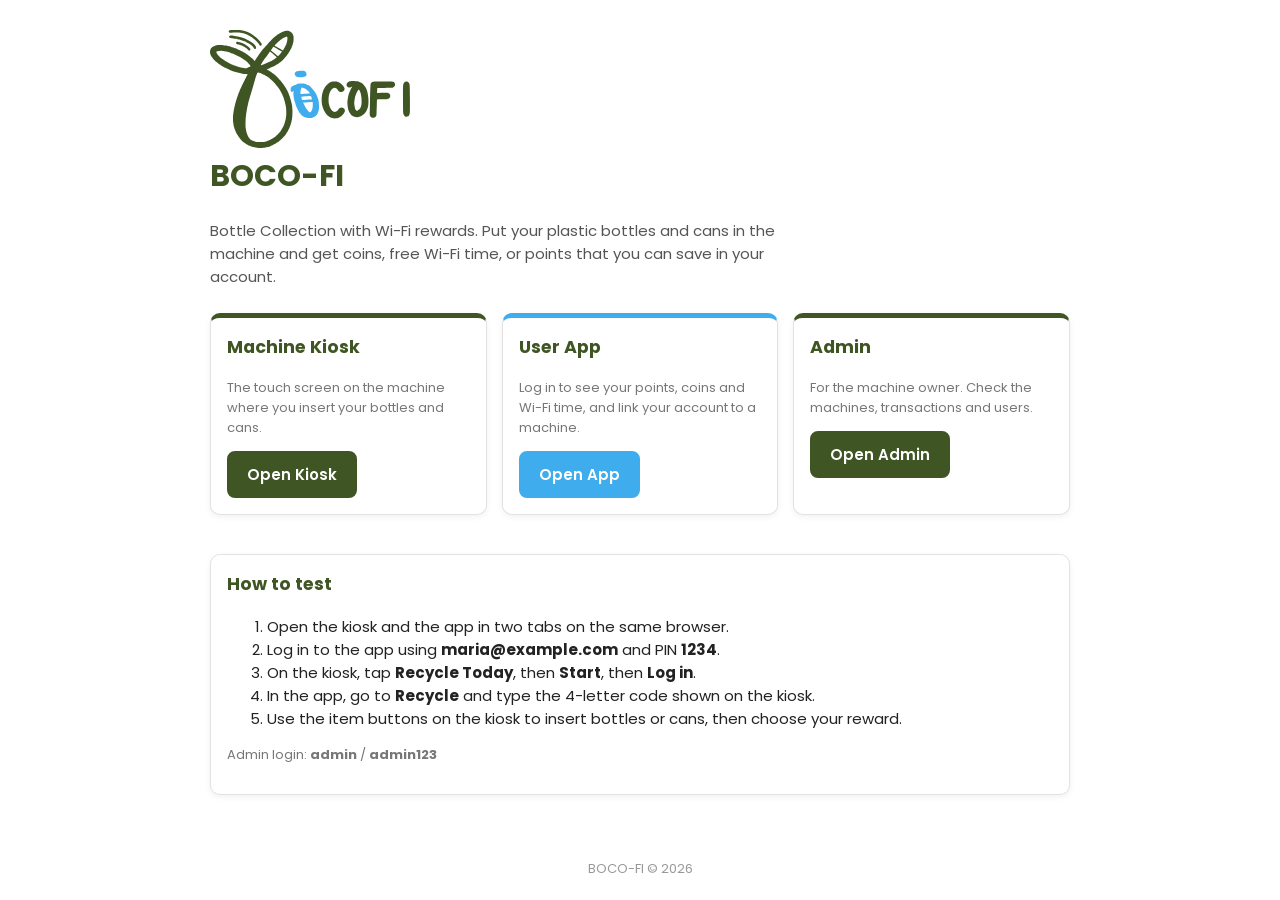
==== commit f5561dfd: "BOCO-FI kiosk, user app and admin page - kiosk screens based on our Figma flow (1.0 to 7.1) - user a" ====
--- a/index.html
+++ b/index.html
@@ -1,71 +1,95 @@
 <!DOCTYPE html>
 <html lang="en">
 <head>
-  <meta charset="utf-8">
-  <meta name="viewport" content="width=device-width, initial-scale=1, viewport-fit=cover">
-  <meta name="theme-color" content="">
-  <title>BOCO-FI · Recycling Rewards System</title>
-  <link rel="icon" href="assets/img/mark.svg" type="image/svg+xml">
-  <link rel="stylesheet" href="assets/tokens.css">
-  <link rel="stylesheet" href="assets/css/base.css">
+  <meta charset="UTF-8">
+  <meta name="viewport" content="width=device-width, initial-scale=1.0">
+  <title>BOCO-FI</title>
+  <link rel="icon" href="assets/img/mark.svg">
+  <link href="https://fonts.googleapis.com/css2?family=Poppins:wght@400;600;700&display=swap" rel="stylesheet">
+  <link rel="stylesheet" href="assets/css/style.css">
   <style>
-    body { min-height: 100vh; min-height: 100dvh; }
-    .hero { max-width: var(--size-launcher-content); margin: 0 auto; padding: clamp(var(--space-launcher-hero-min), var(--space-launcher-hero-fluid), var(--space-launcher-hero-max)) var(--space-launcher-inline) var(--space-launcher-footer); }
-    .hero img { width: min(var(--size-launcher-logo), var(--size-launcher-logo-responsive)); display: block; margin-bottom: var(--space-value-1rem); }
-    .hero h1 { font-size: clamp(var(--font-launcher-title-min), var(--font-launcher-title-fluid), var(--font-launcher-title-max)); }
-    .hero p.lead { font-size: var(--font-launcher-lead); color: var(--ink-2); max-width: var(--size-launcher-lead); }
-    .surfaces { display: grid; grid-template-columns: repeat(auto-fit, minmax(var(--size-launcher-card-min), 1fr)); gap: var(--space-launcher-card-gap); margin-top: var(--space-launcher-section-gap); }
-    .surface { display: flex; flex-direction: column; gap: var(--space-launcher-small-gap); padding: var(--space-launcher-card); border-radius: var(--radius-lg); background: var(--color-white); box-shadow: var(--shadow); text-decoration: none; color: inherit; border-top: var(--space-launcher-border) solid var(--accent, var(--green-500)); transition: transform .15s ease, box-shadow .15s ease; }
-    .surface:hover { transform: translateY(-3px); box-shadow: var(--shadow-launcher-hover); }
-    .surface .ico { width: 2.2rem; height: 2.2rem; color: var(--accent, var(--green-500)); }
-    .surface h2 { margin: var(--space-value-0-2rem) 0 0; }
-    .surface .cta { margin-top: auto; color: var(--accent, var(--green-700)); font-weight: 700; }
-    .demo { margin-top: var(--space-value-2-5rem); }
-    .demo code { background: var(--color-white); padding: var(--space-launcher-code-y) var(--space-launcher-code-x); border-radius: var(--space-launcher-code-radius); border: 1px solid var(--line); }
-    .demo ul { padding-left: var(--space-value-1-2rem); }
-    footer { text-align: center; color: var(--ink-3); font-size: var(--font-launcher-footer); padding: var(--space-value-1rem); }
+    .container {
+      max-width: 900px;
+      margin: 0 auto;
+      padding: 30px 20px;
+    }
+
+    .logo {
+      width: 200px;
+    }
+
+    .intro {
+      max-width: 600px;
+      color: #555;
+    }
+
+    .links {
+      display: flex;
+      flex-wrap: wrap;
+      gap: 15px;
+      margin: 25px 0;
+    }
+
+    .links .card {
+      flex: 1;
+      min-width: 220px;
+      border-top: 5px solid #3F5523;
+    }
+
+    .links .card.blue {
+      border-top-color: #3FADED;
+    }
+
+    footer {
+      text-align: center;
+      color: #999;
+      font-size: 13px;
+      padding: 20px;
+    }
   </style>
-  <script>document.querySelector('meta[name="theme-color"]').content = getComputedStyle(document.documentElement).getPropertyValue('--color-primary-strong').trim();</script>
 </head>
-<body class="leafy-bg">
-  <main class="hero">
-    <img src="assets/img/logo.svg" alt="BOCO-FI">
-    <h1>Bottle Collection &amp; Wi-Fi rewards</h1>
-    <p class="lead">A reverse vending machine system for the Philippines: insert plastic bottles or aluminium cans, get coins, a Wi-Fi voucher, or points saved to your account. This repository contains all three surfaces of the system.</p>
+<body>
+  <div class="container">
+    <img src="assets/img/logo.svg" alt="BOCO-FI logo" class="logo">
+    <h1>BOCO-FI</h1>
+    <p class="intro">
+      Bottle Collection with Wi-Fi rewards. Put your plastic bottles and cans in the machine
+      and get coins, free Wi-Fi time, or points that you can save in your account.
+    </p>
 
-    <div class="surfaces">
-      <a class="surface" href="kiosk/index.html" style="--accent:var(--color-primary)">
-        <svg class="ico" viewBox="0 0 24 24"><rect x="3" y="3" width="18" height="14" rx="2"/><path d="M8 21h8M12 17v4"/></svg>
-        <h2>Machine kiosk</h2>
-        <p class="muted">The touchscreen on the vending machine. All 27 screens of the Figma kiosk flow (1.0 Display Page → 7.1 Resetting Machine), including app cash-out code redemption, with a built-in sensor simulator.</p>
-        <span class="cta">Open kiosk →</span>
-      </a>
-      <a class="surface" href="app/index.html" style="--accent:var(--color-secondary)">
-        <svg class="ico" viewBox="0 0 24 24"><rect x="6" y="2" width="12" height="20" rx="2"/><path d="M11 18h2"/></svg>
-        <h2>User app</h2>
-        <p class="muted">Mobile-first app for recyclers: dashboard with stacked points, coin balance and Wi-Fi time, a full menu, wallet conversions and cash-out codes, a live Wi-Fi countdown, rewards, machine finder, history, notifications and a leaderboard.</p>
-        <span class="cta">Open user app →</span>
-      </a>
-      <a class="surface" href="admin/index.html" style="--accent:var(--color-purple)">
-        <svg class="ico" viewBox="0 0 24 24"><path d="M3 3v18h18"/><path d="M7 14l4-4 4 3 5-6"/></svg>
-        <h2>Owner / admin</h2>
-        <p class="muted">Dashboard for the machine owner: bin capacity, coin hopper and Wi-Fi status per machine, owner alerts, all transaction types, users, Wi-Fi vouchers, cash-out codes and reward settings.</p>
-        <span class="cta">Open admin →</span>
-      </a>
+    <div class="links">
+      <div class="card">
+        <h3>Machine Kiosk</h3>
+        <p class="gray small">The touch screen on the machine where you insert your bottles and cans.</p>
+        <a href="kiosk/index.html" class="btn">Open Kiosk</a>
+      </div>
+
+      <div class="card blue">
+        <h3>User App</h3>
+        <p class="gray small">Log in to see your points, coins and Wi-Fi time, and link your account to a machine.</p>
+        <a href="app/index.html" class="btn btn-blue">Open App</a>
+      </div>
+
+      <div class="card">
+        <h3>Admin</h3>
+        <p class="gray small">For the machine owner. Check the machines, transactions and users.</p>
+        <a href="admin/index.html" class="btn">Open Admin</a>
+      </div>
     </div>
 
-    <section class="demo card">
-      <h3>Try the full loop</h3>
-      <ul>
-        <li>Open the <strong>kiosk</strong> and the <strong>user app</strong> in two tabs (or two devices on the same browser profile). They share one local data store and update each other live.</li>
-        <li>User app demo account: <code>maria@example.com</code> · PIN <code>1234</code></li>
-        <li>Admin login: <code>admin</code> / <code>admin123</code></li>
-        <li>On the kiosk, tap <em>Log in</em>, then in the app choose <em>Link to machine</em> and type the 4-letter code shown on the kiosk.</li>
-        <li>Use the kiosk's <em>sensor simulator</em> (bottom of the insert screen, or the ☰ menu) to "insert" bottles and cans.</li>
-      </ul>
-      <p class="muted" style="margin:0">No backend is required — everything runs from static files and <code>localStorage</code>. See <code>README.md</code> for the data model and how to connect a real server.</p>
-    </section>
-  </main>
-  <footer>BOCO-FI · reverse vending machine system · prototype build</footer>
+    <div class="card">
+      <h3>How to test</h3>
+      <ol>
+        <li>Open the kiosk and the app in two tabs on the same browser.</li>
+        <li>Log in to the app using <b>maria@example.com</b> and PIN <b>1234</b>.</li>
+        <li>On the kiosk, tap <b>Recycle Today</b>, then <b>Start</b>, then <b>Log in</b>.</li>
+        <li>In the app, go to <b>Recycle</b> and type the 4-letter code shown on the kiosk.</li>
+        <li>Use the item buttons on the kiosk to insert bottles or cans, then choose your reward.</li>
+      </ol>
+      <p class="small gray">Admin login: <b>admin</b> / <b>admin123</b></p>
+    </div>
+  </div>
+
+  <footer>BOCO-FI &copy; 2026</footer>
 </body>
 </html>
--- a/assets/css/style.css
+++ b/assets/css/style.css
@@ -0,0 +1,210 @@
+/* BOCO-FI common styles (used by all pages) */
+
+* {
+  box-sizing: border-box;
+}
+
+body {
+  margin: 0;
+  font-family: 'Poppins', Arial, sans-serif;
+  font-size: 15px;
+  color: #222;
+  background-color: #ffffff;
+}
+
+h1, h2, h3, h4 {
+  margin-top: 0;
+  color: #3F5523;
+}
+
+a {
+  color: #3F5523;
+}
+
+/* buttons */
+.btn {
+  display: inline-block;
+  padding: 10px 18px;
+  border: 2px solid #3F5523;
+  border-radius: 8px;
+  background-color: #3F5523;
+  color: white;
+  font-family: inherit;
+  font-size: 15px;
+  font-weight: 600;
+  text-decoration: none;
+  text-align: center;
+  cursor: pointer;
+}
+
+.btn:hover {
+  opacity: 0.9;
+}
+
+.btn:disabled {
+  opacity: 0.4;
+  cursor: not-allowed;
+}
+
+.btn-blue {
+  background-color: #3FADED;
+  border-color: #3FADED;
+}
+
+.btn-white {
+  background-color: white;
+  color: #3F5523;
+}
+
+.btn-red {
+  background-color: #d43f55;
+  border-color: #d43f55;
+}
+
+.btn-small {
+  padding: 5px 10px;
+  font-size: 13px;
+}
+
+.btn-full {
+  width: 100%;
+}
+
+/* forms */
+label {
+  display: block;
+  margin-bottom: 4px;
+  font-weight: 600;
+  font-size: 14px;
+}
+
+input, select {
+  width: 100%;
+  padding: 9px 10px;
+  margin-bottom: 12px;
+  border: 1px solid #ccc;
+  border-radius: 6px;
+  font-family: inherit;
+  font-size: 15px;
+}
+
+input[type="range"] {
+  padding: 0;
+}
+
+.error {
+  color: #d43f55;
+  font-size: 14px;
+  min-height: 18px;
+  margin-bottom: 8px;
+}
+
+/* boxes */
+.card {
+  background: white;
+  border: 1px solid #e2e2e2;
+  border-radius: 10px;
+  padding: 16px;
+  margin-bottom: 14px;
+  box-shadow: 0 2px 6px rgba(0, 0, 0, 0.06);
+}
+
+.gray {
+  color: #777;
+}
+
+.small {
+  font-size: 13px;
+}
+
+.center {
+  text-align: center;
+}
+
+.code {
+  font-family: Consolas, monospace;
+  font-weight: bold;
+  letter-spacing: 2px;
+}
+
+.hidden {
+  display: none !important;
+}
+
+/* status labels */
+.tag {
+  display: inline-block;
+  padding: 2px 8px;
+  border-radius: 10px;
+  font-size: 12px;
+  font-weight: 600;
+  background: #eee;
+  color: #555;
+}
+
+.tag.green {
+  background: #e2f0d9;
+  color: #3F5523;
+}
+
+.tag.yellow {
+  background: #fcf1d6;
+  color: #8a6207;
+}
+
+.tag.red {
+  background: #fbe1e6;
+  color: #a5223a;
+}
+
+.tag.blue {
+  background: #e3f3fc;
+  color: #1d7fb8;
+}
+
+/* progress bar */
+.bar {
+  height: 12px;
+  background: #e5e5e5;
+  border-radius: 6px;
+  overflow: hidden;
+  margin: 6px 0;
+}
+
+.bar div {
+  height: 100%;
+  background: #3F5523;
+}
+
+/* tables */
+table {
+  width: 100%;
+  border-collapse: collapse;
+  font-size: 14px;
+}
+
+th, td {
+  padding: 8px;
+  border-bottom: 1px solid #eee;
+  text-align: left;
+}
+
+th {
+  background: #f4f5f2;
+  color: #3F5523;
+}
+
+/* small popup message */
+#message {
+  position: fixed;
+  bottom: 20px;
+  left: 50%;
+  transform: translateX(-50%);
+  background: #333;
+  color: white;
+  padding: 10px 18px;
+  border-radius: 8px;
+  font-size: 14px;
+  display: none;
+  z-index: 100;
+}
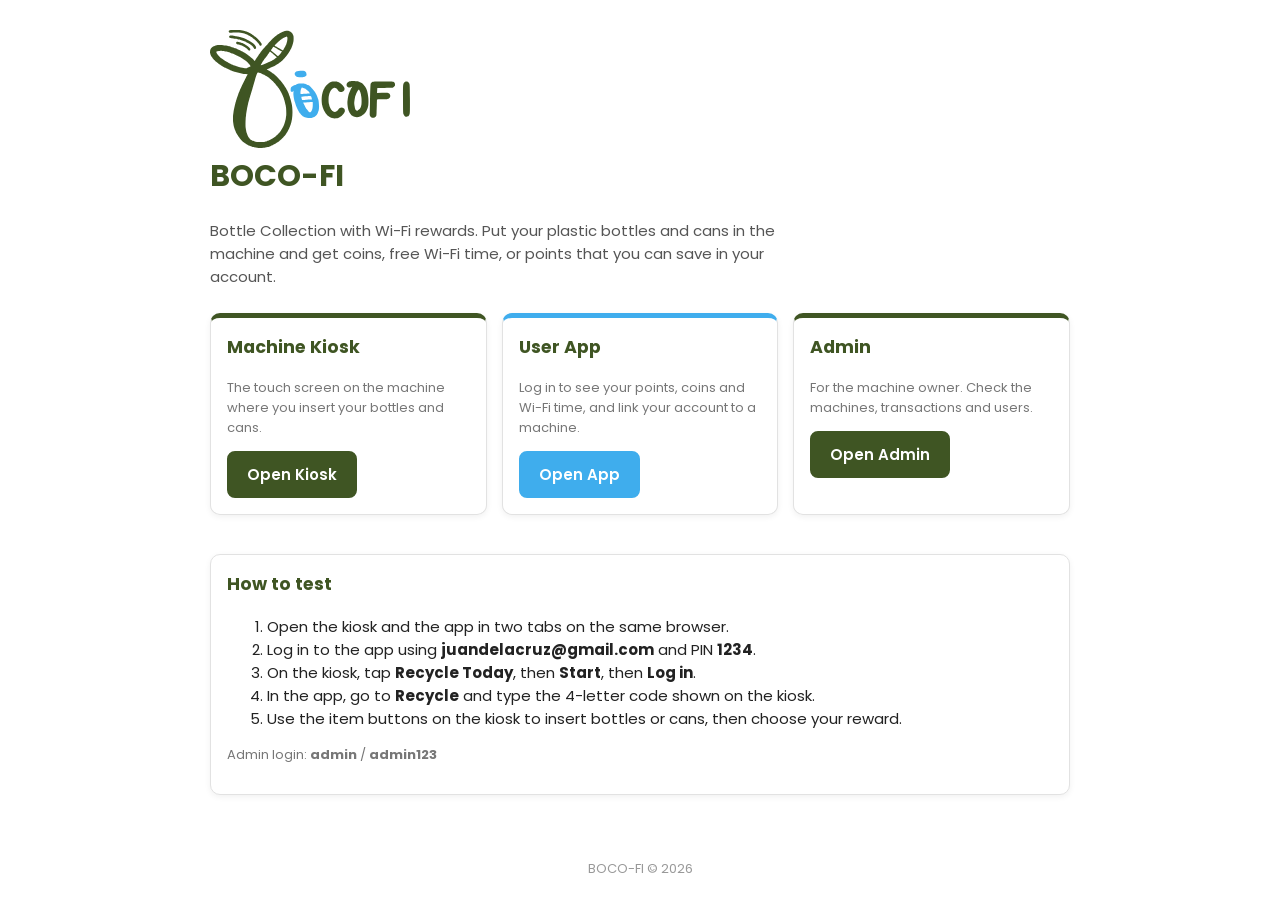
==== commit 7587cdc1: "Change sample account email" ====
--- a/index.html
+++ b/index.html
@@ -81,7 +81,7 @@
       <h3>How to test</h3>
       <ol>
         <li>Open the kiosk and the app in two tabs on the same browser.</li>
-        <li>Log in to the app using <b>maria@example.com</b> and PIN <b>1234</b>.</li>
+        <li>Log in to the app using <b>juandelacruz@gmail.com</b> and PIN <b>1234</b>.</li>
         <li>On the kiosk, tap <b>Recycle Today</b>, then <b>Start</b>, then <b>Log in</b>.</li>
         <li>In the app, go to <b>Recycle</b> and type the 4-letter code shown on the kiosk.</li>
         <li>Use the item buttons on the kiosk to insert bottles or cans, then choose your reward.</li>
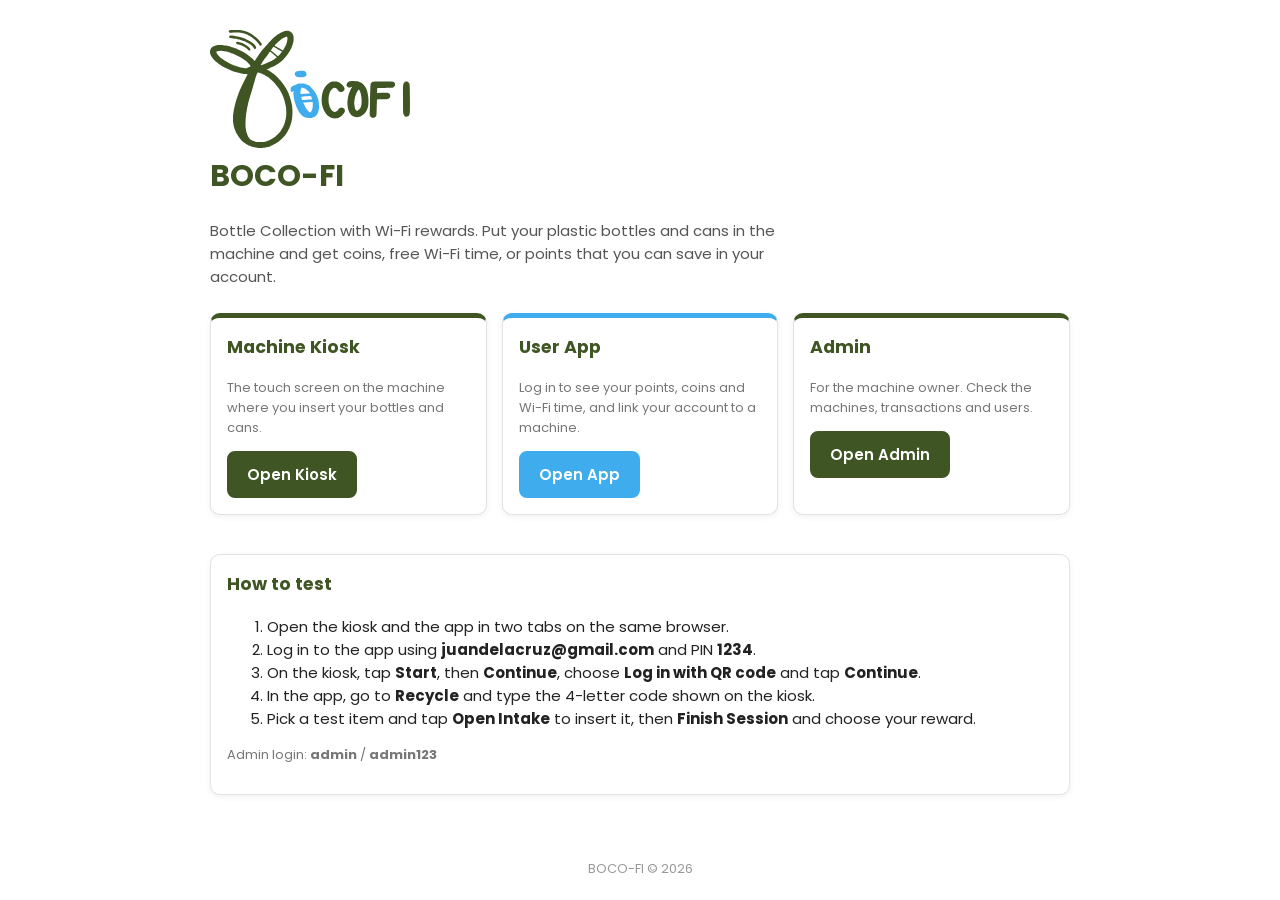
==== commit fc969b9b: "Remake kiosk to match the Figma design" ====
--- a/index.html
+++ b/index.html
@@ -82,9 +82,9 @@
       <ol>
         <li>Open the kiosk and the app in two tabs on the same browser.</li>
         <li>Log in to the app using <b>juandelacruz@gmail.com</b> and PIN <b>1234</b>.</li>
-        <li>On the kiosk, tap <b>Recycle Today</b>, then <b>Start</b>, then <b>Log in</b>.</li>
+        <li>On the kiosk, tap <b>Start</b>, then <b>Continue</b>, choose <b>Log in with QR code</b> and tap <b>Continue</b>.</li>
         <li>In the app, go to <b>Recycle</b> and type the 4-letter code shown on the kiosk.</li>
-        <li>Use the item buttons on the kiosk to insert bottles or cans, then choose your reward.</li>
+        <li>Pick a test item and tap <b>Open Intake</b> to insert it, then <b>Finish Session</b> and choose your reward.</li>
       </ol>
       <p class="small gray">Admin login: <b>admin</b> / <b>admin123</b></p>
     </div>
--- a/assets/css/style.css
+++ b/assets/css/style.css
@@ -1,5 +1,3 @@
-/* BOCO-FI common styles (used by all pages) */
-
 * {
   box-sizing: border-box;
 }
@@ -92,6 +90,42 @@
   padding: 0;
 }
 
+/* password box with show/hide button */
+.password-box {
+  position: relative;
+}
+
+.password-box input {
+  padding-right: 62px;
+  margin-bottom: 4px;
+}
+
+.show-btn {
+  position: absolute;
+  top: 0;
+  right: 0;
+  width: 58px;
+  height: 40px;
+  border: none;
+  background: none;
+  color: #3F5523;
+  font-family: inherit;
+  font-size: 13px;
+  font-weight: 600;
+  cursor: pointer;
+}
+
+.rule {
+  font-size: 12px;
+  color: #777;
+  margin: 0 0 12px;
+  padding-left: 18px;
+}
+
+.rule li {
+  margin-bottom: 2px;
+}
+
 .error {
   color: #d43f55;
   font-size: 14px;
